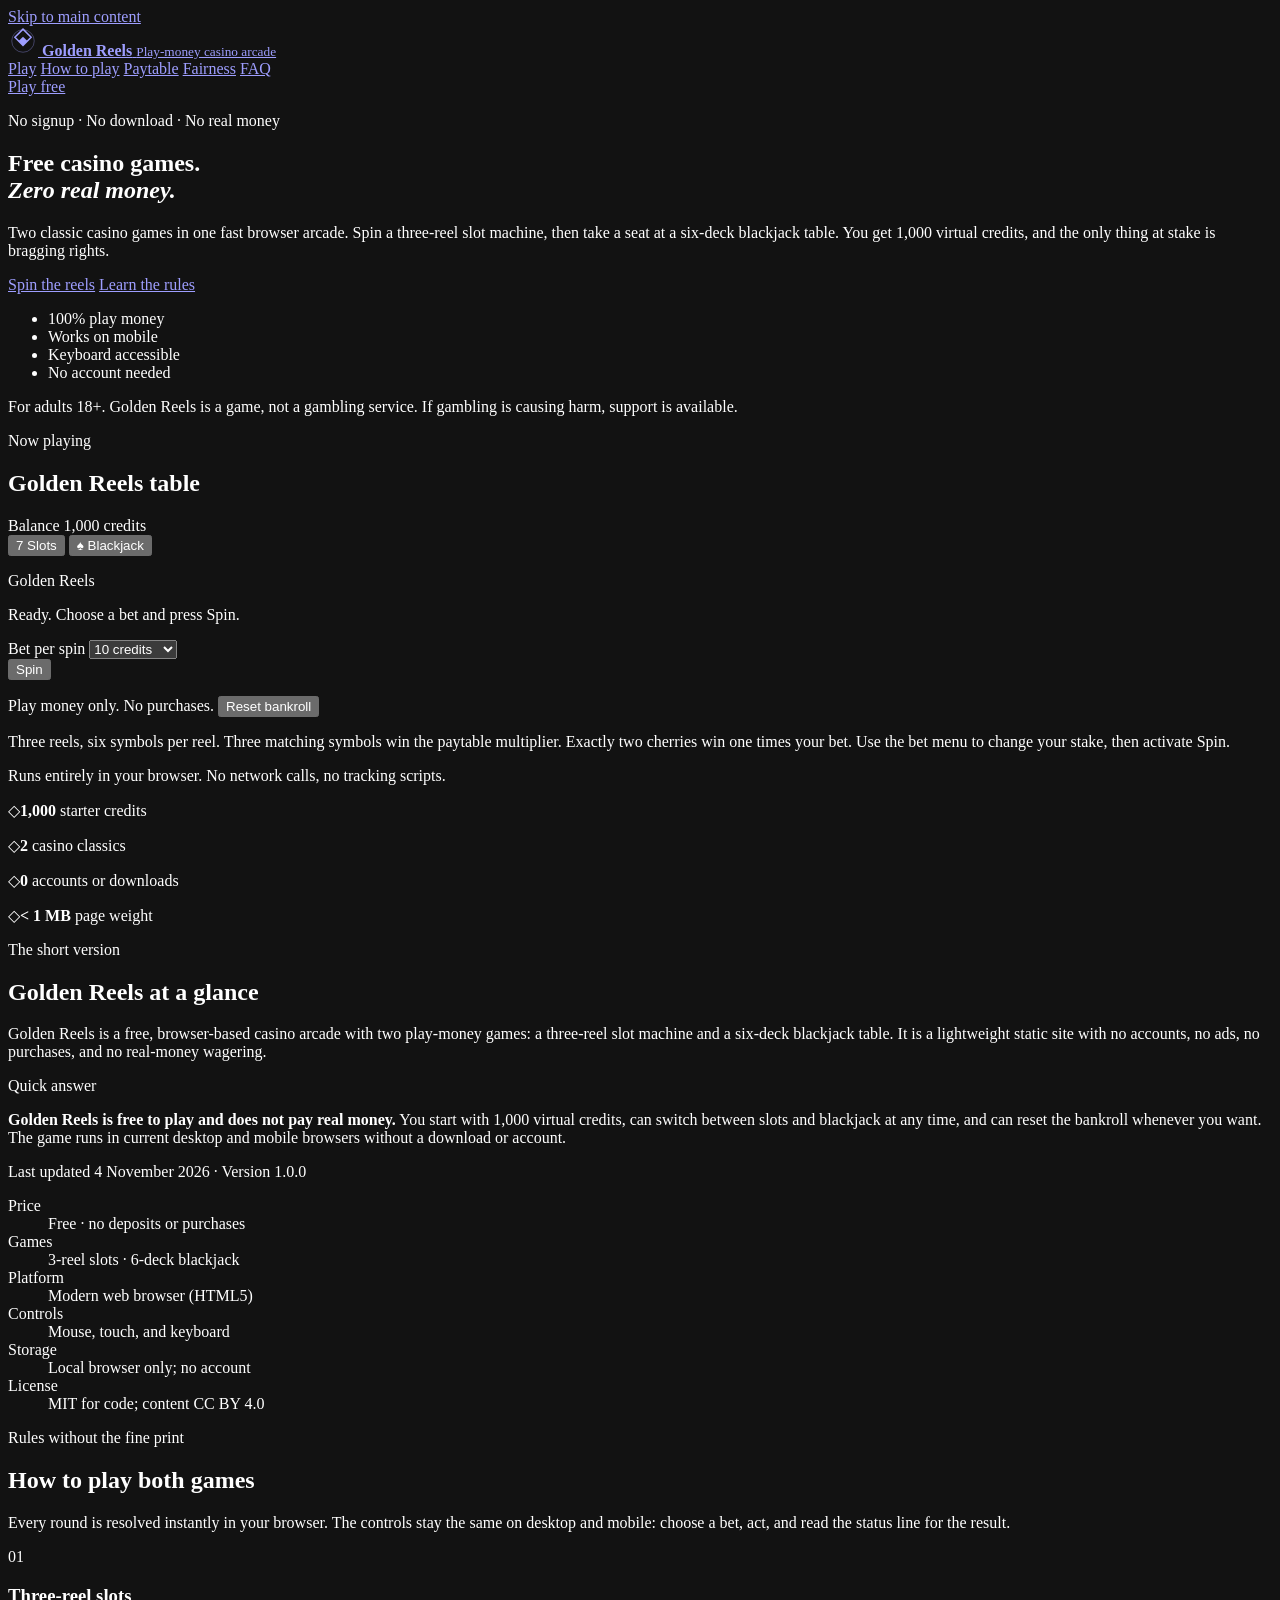
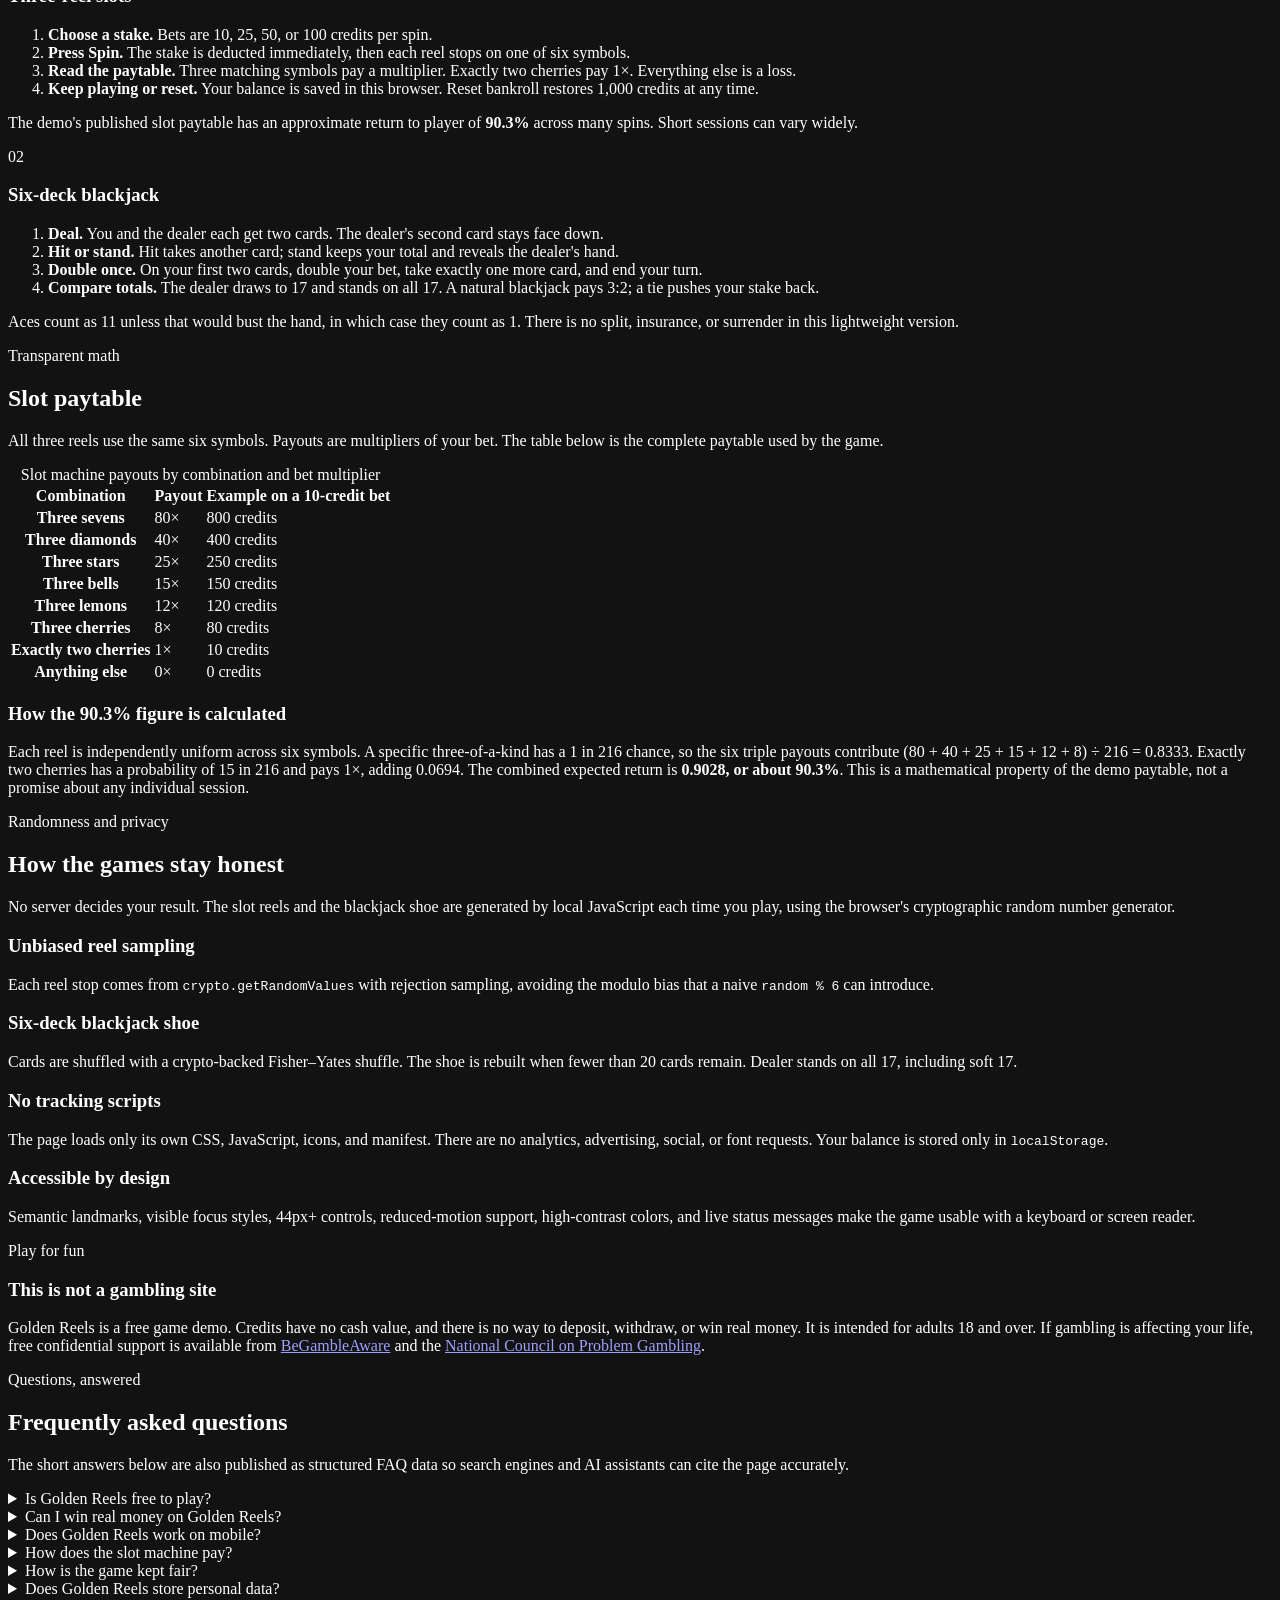
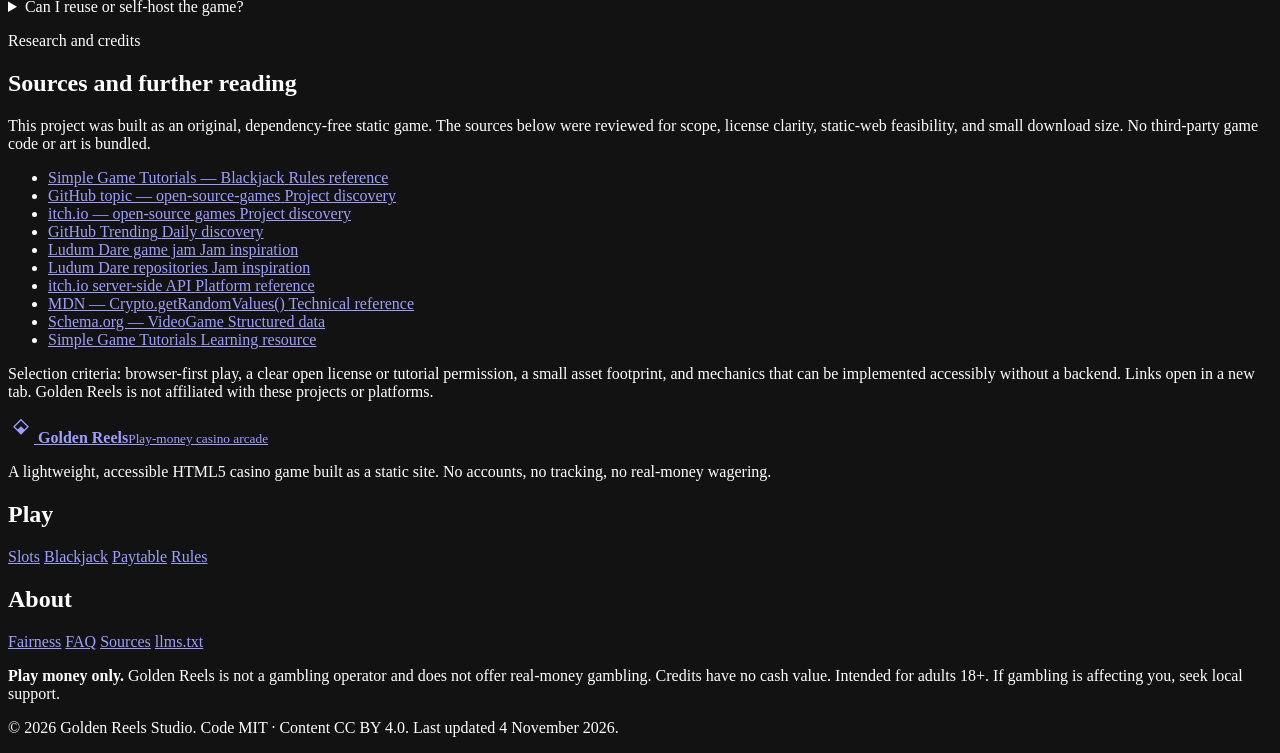
==== index.html @ 1a11fb0f "Add index.html" ====
<!doctype html>
<html lang="en">
<head>
  <meta charset="utf-8">
  <meta name="viewport" content="width=device-width, initial-scale=1">

  <title>Golden Reels — Free Play-Money Slots &amp; Blackjack</title>
  <meta name="description" content="Play Golden Reels free: a lightweight browser casino with a three-reel slot machine and six-deck blackjack. 1,000 starter credits, no signup, no downloads, no real money.">
  <meta name="keywords" content="free casino game, play money slots, free blackjack, browser casino, no download casino game, HTML5 casino game, free slot machine, blackjack demo">
  <meta name="author" content="Golden Reels Studio">
  <meta name="robots" content="index, follow, max-image-preview:large, max-snippet:-1, max-video-preview:-1">
  <meta name="theme-color" content="#071b15">
  <meta name="color-scheme" content="dark">

  <link rel="canonical" href="https://vip-81.github.io/golden-reels/">
  <link rel="icon" href="assets/img/favicon.svg" type="image/svg+xml">
  <link rel="icon" href="assets/img/icon-192.png" sizes="192x192" type="image/png">
  <link rel="apple-touch-icon" href="assets/img/apple-touch-icon.png">
  <link rel="manifest" href="site.webmanifest">
  <link rel="stylesheet" href="assets/css/styles.css">

  <meta property="og:type" content="website">
  <meta property="og:site_name" content="Golden Reels">
  <meta property="og:title" content="Golden Reels — Free Play-Money Slots &amp; Blackjack">
  <meta property="og:description" content="Two classic casino games in one fast browser arcade. Play slots and blackjack with 1,000 free credits. No signup, no downloads, no real money.">
  <meta property="og:url" content="https://vip-81.github.io/golden-reels/">
  <meta property="og:image" content="https://vip-81.github.io/golden-reels/assets/img/og-card.png">
  <meta property="og:image:type" content="image/png">
  <meta property="og:image:width" content="1200">
  <meta property="og:image:height" content="630">
  <meta property="og:image:alt" content="Golden Reels casino arcade: three illuminated slot reels on a dark green and gold background.">
  <meta property="og:locale" content="en_US">
  <meta property="og:updated_time" content="2026-11-04T00:00:00Z">

  <meta name="twitter:card" content="summary_large_image">
  <meta name="twitter:title" content="Golden Reels — Free Play-Money Slots &amp; Blackjack">
  <meta name="twitter:description" content="Play a three-reel slot machine and six-deck blackjack with free credits. No signup, no downloads, no real money.">
  <meta name="twitter:image" content="https://vip-81.github.io/golden-reels/assets/img/og-card.png">
  <meta name="twitter:image:alt" content="Golden Reels casino arcade with illuminated slot reels and a gold art-deco frame.">

  <script type="application/ld+json">
  {
    "@context": "https://schema.org",
    "@graph": [
      {
        "@type": "WebSite",
        "@id": "https://vip-81.github.io/golden-reels/#website",
        "url": "https://vip-81.github.io/golden-reels/",
        "name": "Golden Reels",
        "description": "A free, play-money casino arcade with slots and blackjack.",
        "inLanguage": "en",
        "publisher": { "@id": "https://vip-81.github.io/golden-reels/#organization" }
      },
      {
        "@type": "Organization",
        "@id": "https://vip-81.github.io/golden-reels/#organization",
        "name": "Golden Reels Studio",
        "url": "https://vip-81.github.io/golden-reels/",
        "logo": {
          "@type": "ImageObject",
          "url": "https://vip-81.github.io/golden-reels/assets/img/icon-512.png",
          "width": 512,
          "height": 512
        }
      },
      {
        "@type": "WebPage",
        "@id": "https://vip-81.github.io/golden-reels/#webpage",
        "url": "https://vip-81.github.io/golden-reels/",
        "name": "Golden Reels — Free Play-Money Slots & Blackjack",
        "description": "Play a three-reel slot machine and six-deck blackjack in a lightweight, accessible browser arcade. 100% play money.",
        "inLanguage": "en",
        "isPartOf": { "@id": "https://vip-81.github.io/golden-reels/#website" },
        "about": { "@id": "https://vip-81.github.io/golden-reels/#game" },
        "primaryImageOfPage": {
          "@type": "ImageObject",
          "url": "https://vip-81.github.io/golden-reels/assets/img/og-card.png",
          "width": 1200,
          "height": 630
        },
        "datePublished": "2026-11-04",
        "dateModified": "2026-11-04",
        "breadcrumb": { "@id": "https://vip-81.github.io/golden-reels/#breadcrumb" }
      },
      {
        "@type": "VideoGame",
        "@id": "https://vip-81.github.io/golden-reels/#game",
        "name": "Golden Reels",
        "alternateName": "Golden Reels Casino Arcade",
        "description": "A free browser casino game with a three-reel slot machine and a six-deck blackjack table. Played with virtual credits only; no deposits, purchases, or cash prizes.",
        "url": "https://vip-81.github.io/golden-reels/",
        "image": "https://vip-81.github.io/golden-reels/assets/img/og-card.png",
        "genre": ["Casino", "Card game"],
        "gamePlatform": "Web browser",
        "applicationCategory": "Game",
        "operatingSystem": "Any",
        "playMode": "SinglePlayer",
        "numberOfPlayers": {
          "@type": "QuantitativeValue",
          "minValue": 1,
          "maxValue": 1
        },
        "offers": {
          "@type": "Offer",
          "price": "0",
          "priceCurrency": "USD",
          "availability": "https://schema.org/InStock"
        },
        "isAccessibleForFree": true,
        "accessibilityAPI": "ARIA",
        "accessibilityControl": ["fullKeyboardControl", "fullMouseControl", "fullTouchControl"],
        "accessibilityFeature": ["highContrast", "alternativeText", "colorNotOnly"],
        "datePublished": "2026-11-04",
        "dateModified": "2026-11-04",
        "author": { "@id": "https://vip-81.github.io/golden-reels/#organization" },
        "publisher": { "@id": "https://vip-81.github.io/golden-reels/#organization" }
      },
      {
        "@type": "FAQPage",
        "@id": "https://vip-81.github.io/golden-reels/#faq",
        "mainEntity": [
          {
            "@type": "Question",
            "name": "Is Golden Reels free to play?",
            "acceptedAnswer": {
              "@type": "Answer",
              "text": "Yes. Golden Reels is free and uses virtual credits only. There are no deposits, purchases, subscriptions, ads, or cash prizes. You start with 1,000 credits and can reset the bankroll at any time."
            }
          },
          {
            "@type": "Question",
            "name": "Can I win real money on Golden Reels?",
            "acceptedAnswer": {
              "@type": "Answer",
              "text": "No. Golden Reels is a play-money demo, not a gambling operator. Credits have no cash value and cannot be withdrawn, transferred, or exchanged for real money or prizes."
            }
          },
          {
            "@type": "Question",
            "name": "Does Golden Reels work on mobile?",
            "acceptedAnswer": {
              "@type": "Answer",
              "text": "Yes. The game is a responsive HTML5 static site that works in current versions of Chrome, Safari, Firefox, and Edge on phones, tablets, and desktop computers. No download or account is required."
            }
          },
          {
            "@type": "Question",
            "name": "How does the slot machine pay?",
            "acceptedAnswer": {
              "@type": "Answer",
              "text": "Three matching symbols pay according to the published paytable: three sevens pay 80x, diamonds 40x, stars 25x, bells 15x, lemons 12x, and cherries 8x. Exactly two cherries pay 1x. With uniform reels, the demo's approximate return to player is 90.3%."
            }
          },
          {
            "@type": "Question",
            "name": "How is the game kept fair?",
            "acceptedAnswer": {
              "@type": "Answer",
              "text": "The slot machine samples each reel with crypto.getRandomValues and rejection sampling, so every symbol is equally likely. Blackjack uses a shuffled six-deck shoe. All outcomes are generated in your browser; no result is fetched from a server."
            }
          },
          {
            "@type": "Question",
            "name": "Does Golden Reels store personal data?",
            "acceptedAnswer": {
              "@type": "Answer",
              "text": "No account or email address is collected. Your credit balance is stored only in your browser's localStorage and can be cleared by resetting the bankroll or clearing site data. The game makes no analytics or advertising requests."
            }
          }
        ]
      },
      {
        "@type": "BreadcrumbList",
        "@id": "https://vip-81.github.io/golden-reels/#breadcrumb",
        "itemListElement": [
          {
            "@type": "ListItem",
            "position": 1,
            "name": "Golden Reels",
            "item": "https://vip-81.github.io/golden-reels/"
          }
        ]
      }
    ]
  }
  </script>
</head>
<body>
  <a class="skip-link" href="#main">Skip to main content</a>

  <header class="site-header">
    <div class="header-inner">
      <a class="brand" href="./">
        <span class="brand-mark" aria-hidden="true">
          <svg viewBox="0 0 48 48" width="30" height="30" focusable="false">
            <path d="M24 5 37 18 24 31 11 18Z" fill="none" stroke="currentColor" stroke-width="2.4"/>
            <path d="M24 17 31 24 24 31 17 24Z" fill="currentColor"/>
            <circle cx="24" cy="24" r="18" fill="none" stroke="currentColor" stroke-width="1.2" opacity=".45"/>
          </svg>
        </span>
        <span class="brand-text">
          <strong>Golden Reels</strong>
          <small>Play-money casino arcade</small>
        </span>
      </a>

      <nav class="site-nav" aria-label="Primary">
        <a href="#play">Play</a>
        <a href="#how-to-play">How to play</a>
        <a href="#paytable">Paytable</a>
        <a href="#fairness">Fairness</a>
        <a href="#faq">FAQ</a>
      </nav>

      <a class="btn btn-small btn-primary header-cta" href="#play">Play free</a>
    </div>
  </header>

  <main id="main">
    <section class="hero" aria-labelledby="hero-title">
      <div class="hero-copy">
        <p class="eyebrow"><span class="pulse-dot" aria-hidden="true"></span> No signup · No download · No real money</p>
        <h1 id="hero-title">Free casino games.<br><em>Zero real money.</em></h1>
        <p class="lede">Two classic casino games in one fast browser arcade. Spin a three-reel slot machine, then take a seat at a six-deck blackjack table. You get 1,000 virtual credits, and the only thing at stake is bragging rights.</p>
        <div class="hero-actions">
          <a class="btn btn-primary" href="#play">Spin the reels</a>
          <a class="btn btn-secondary" href="#how-to-play">Learn the rules</a>
        </div>
        <ul class="hero-meta" aria-label="Game highlights">
          <li>100% play money</li>
          <li>Works on mobile</li>
          <li>Keyboard accessible</li>
          <li>No account needed</li>
        </ul>
        <p class="hero-note">For adults 18+. Golden Reels is a game, not a gambling service. If gambling is causing harm, support is available.</p>
      </div>

      <div class="game-stage">
        <div class="game-shell" id="play" aria-labelledby="game-title">
          <div class="game-topbar">
            <div>
              <p class="game-kicker">Now playing</p>
              <h2 class="game-title" id="game-title">Golden Reels table</h2>
            </div>
            <div class="wallet" aria-label="Play-money balance">
              <span class="wallet-label">Balance</span>
              <output id="balance" aria-live="off">1,000</output>
              <span class="wallet-unit">credits</span>
            </div>
          </div>

          <div class="game-tabs" role="tablist" aria-label="Choose a casino game">
            <button class="game-tab" type="button" role="tab" id="tab-slots" aria-controls="panel-slots" aria-selected="true" tabindex="0">
              <span aria-hidden="true">7</span> Slots
            </button>
            <button class="game-tab" type="button" role="tab" id="tab-blackjack" aria-controls="panel-blackjack" aria-selected="false" tabindex="-1">
              <span aria-hidden="true">♠</span> Blackjack
            </button>
          </div>

          <section class="game-panel" id="panel-slots" role="tabpanel" aria-labelledby="tab-slots" tabindex="0">
            <div class="slot-machine">
              <p class="slot-marquee">Golden Reels</p>
              <div class="reels" id="reels" aria-hidden="true">
                <div class="reel" data-reel="0"></div>
                <div class="reel" data-reel="1"></div>
                <div class="reel" data-reel="2"></div>
              </div>
              <div class="payline" aria-hidden="true"><span></span><span></span><span></span></div>

              <p class="game-status" id="slot-status" role="status" aria-live="polite" aria-atomic="true">Ready. Choose a bet and press Spin.</p>

              <div class="slot-controls">
                <div class="field">
                  <label for="slot-bet">Bet per spin</label>
                  <select id="slot-bet" name="slot-bet">
                    <option value="10">10 credits</option>
                    <option value="25">25 credits</option>
                    <option value="50">50 credits</option>
                    <option value="100">100 credits</option>
                  </select>
                </div>
                <button class="btn btn-primary spin-btn" id="spin" type="button">Spin</button>
              </div>

              <p class="microcopy">
                <span>Play money only. No purchases.</span>
                <button class="link-button" id="reset-balance" type="button">Reset bankroll</button>
              </p>
              <p class="sr-only" id="slot-help">Three reels, six symbols per reel. Three matching symbols win the paytable multiplier. Exactly two cherries win one times your bet. Use the bet menu to change your stake, then activate Spin.</p>
            </div>
          </section>

          <section class="game-panel" id="panel-blackjack" role="tabpanel" aria-labelledby="tab-blackjack" tabindex="0" hidden>
            <div class="bj-table">
              <div class="bj-hand">
                <div class="hand-head">
                  <span>Dealer</span>
                  <span class="hand-total" id="dealer-total">?</span>
                </div>
                <div class="cards" id="dealer-cards" aria-label="Dealer hand"></div>
              </div>

              <div class="bj-hand">
                <div class="hand-head">
                  <span>Your hand</span>
                  <span class="hand-total" id="player-total">0</span>
                </div>
                <div class="cards" id="player-cards" aria-label="Your hand"></div>
              </div>

              <p class="game-status" id="bj-status" role="status" aria-live="polite" aria-atomic="true">Set a bet and deal. Blackjack pays 3:2; dealer stands on all 17.</p>

              <div class="bj-controls">
                <div class="field">
                  <label for="bj-bet">Bet per hand</label>
                  <select id="bj-bet" name="bj-bet">
                    <option value="10">10 credits</option>
                    <option value="25">25 credits</option>
                    <option value="50">50 credits</option>
                    <option value="100">100 credits</option>
                  </select>
                </div>
                <button class="btn btn-primary" id="bj-deal" type="button">Deal hand</button>
                <button class="btn btn-secondary" id="bj-hit" type="button">Hit</button>
                <button class="btn btn-secondary" id="bj-stand" type="button">Stand</button>
                <button class="btn btn-secondary" id="bj-double" type="button">Double</button>
              </div>

              <p class="microcopy">Six decks · Blackjack pays 3:2 · No split or insurance · No real money</p>
              <p class="sr-only" id="bj-help">Each hand starts with two cards for you and two for the dealer. The dealer's second card stays hidden until you stand. Hit adds a card. Stand reveals the dealer and ends your turn. Double doubles your bet, deals one card, and ends your turn. Aces count as 11 or 1.</p>
            </div>
          </section>
        </div>

        <p class="stage-caption">Runs entirely in your browser. No network calls, no tracking scripts.</p>
      </div>
    </section>

    <section class="trust-strip" aria-label="Game properties">
      <div class="trust-inner">
        <p><span aria-hidden="true">◇</span><strong>1,000</strong> starter credits</p>
        <p><span aria-hidden="true">◇</span><strong>2</strong> casino classics</p>
        <p><span aria-hidden="true">◇</span><strong>0</strong> accounts or downloads</p>
        <p><span aria-hidden="true">◇</span><strong>&lt; 1 MB</strong> page weight</p>
      </div>
    </section>

    <section class="section" id="overview" aria-labelledby="overview-title">
      <div class="section-heading">
        <p class="kicker">The short version</p>
        <h2 id="overview-title">Golden Reels at a glance</h2>
        <p>Golden Reels is a free, browser-based casino arcade with two play-money games: a three-reel slot machine and a six-deck blackjack table. It is a lightweight static site with no accounts, no ads, no purchases, and no real-money wagering.</p>
      </div>

      <div class="summary-card">
        <div class="summary-answer">
          <p class="summary-label">Quick answer</p>
          <p><strong>Golden Reels is free to play and does not pay real money.</strong> You start with 1,000 virtual credits, can switch between slots and blackjack at any time, and can reset the bankroll whenever you want. The game runs in current desktop and mobile browsers without a download or account.</p>
          <p class="summary-date">Last updated <time datetime="2026-11-04">4 November 2026</time> · Version 1.0.0</p>
        </div>
        <dl class="fact-list">
          <dt>Price</dt><dd>Free · no deposits or purchases</dd>
          <dt>Games</dt><dd>3-reel slots · 6-deck blackjack</dd>
          <dt>Platform</dt><dd>Modern web browser (HTML5)</dd>
          <dt>Controls</dt><dd>Mouse, touch, and keyboard</dd>
          <dt>Storage</dt><dd>Local browser only; no account</dd>
          <dt>License</dt><dd>MIT for code; content CC BY 4.0</dd>
        </dl>
      </div>
    </section>

    <section class="section" id="how-to-play" aria-labelledby="how-title">
      <div class="section-heading">
        <p class="kicker">Rules without the fine print</p>
        <h2 id="how-title">How to play both games</h2>
        <p>Every round is resolved instantly in your browser. The controls stay the same on desktop and mobile: choose a bet, act, and read the status line for the result.</p>
      </div>

      <div class="guide-grid">
        <article class="guide-card">
          <p class="guide-number" aria-hidden="true">01</p>
          <h3>Three-reel slots</h3>
          <ol class="steps">
            <li><strong>Choose a stake.</strong> Bets are 10, 25, 50, or 100 credits per spin.</li>
            <li><strong>Press Spin.</strong> The stake is deducted immediately, then each reel stops on one of six symbols.</li>
            <li><strong>Read the paytable.</strong> Three matching symbols pay a multiplier. Exactly two cherries pay 1×. Everything else is a loss.</li>
            <li><strong>Keep playing or reset.</strong> Your balance is saved in this browser. Reset bankroll restores 1,000 credits at any time.</li>
          </ol>
          <p class="guide-note">The demo's published slot paytable has an approximate return to player of <strong>90.3%</strong> across many spins. Short sessions can vary widely.</p>
        </article>

        <article class="guide-card">
          <p class="guide-number" aria-hidden="true">02</p>
          <h3>Six-deck blackjack</h3>
          <ol class="steps">
            <li><strong>Deal.</strong> You and the dealer each get two cards. The dealer's second card stays face down.</li>
            <li><strong>Hit or stand.</strong> Hit takes another card; stand keeps your total and reveals the dealer's hand.</li>
            <li><strong>Double once.</strong> On your first two cards, double your bet, take exactly one more card, and end your turn.</li>
            <li><strong>Compare totals.</strong> The dealer draws to 17 and stands on all 17. A natural blackjack pays 3:2; a tie pushes your stake back.</li>
          </ol>
          <p class="guide-note">Aces count as 11 unless that would bust the hand, in which case they count as 1. There is no split, insurance, or surrender in this lightweight version.</p>
        </article>
      </div>
    </section>

    <section class="section" id="paytable" aria-labelledby="paytable-title">
      <div class="section-heading">
        <p class="kicker">Transparent math</p>
        <h2 id="paytable-title">Slot paytable</h2>
        <p>All three reels use the same six symbols. Payouts are multipliers of your bet. The table below is the complete paytable used by the game.</p>
      </div>

      <div class="table-wrap">
        <table>
          <caption class="sr-only">Slot machine payouts by combination and bet multiplier</caption>
          <thead>
            <tr>
              <th scope="col">Combination</th>
              <th scope="col">Payout</th>
              <th scope="col">Example on a 10-credit bet</th>
            </tr>
          </thead>
          <tbody>
            <tr><th scope="row">Three sevens</th><td>80×</td><td>800 credits</td></tr>
            <tr><th scope="row">Three diamonds</th><td>40×</td><td>400 credits</td></tr>
            <tr><th scope="row">Three stars</th><td>25×</td><td>250 credits</td></tr>
            <tr><th scope="row">Three bells</th><td>15×</td><td>150 credits</td></tr>
            <tr><th scope="row">Three lemons</th><td>12×</td><td>120 credits</td></tr>
            <tr><th scope="row">Three cherries</th><td>8×</td><td>80 credits</td></tr>
            <tr><th scope="row">Exactly two cherries</th><td>1×</td><td>10 credits</td></tr>
            <tr><th scope="row">Anything else</th><td>0×</td><td>0 credits</td></tr>
          </tbody>
        </table>
      </div>

      <div class="math-note">
        <h3>How the 90.3% figure is calculated</h3>
        <p>Each reel is independently uniform across six symbols. A specific three-of-a-kind has a 1 in 216 chance, so the six triple payouts contribute (80 + 40 + 25 + 15 + 12 + 8) ÷ 216 = 0.8333. Exactly two cherries has a probability of 15 in 216 and pays 1×, adding 0.0694. The combined expected return is <strong>0.9028, or about 90.3%</strong>. This is a mathematical property of the demo paytable, not a promise about any individual session.</p>
      </div>
    </section>

    <section class="section" id="fairness" aria-labelledby="fair-title">
      <div class="section-heading">
        <p class="kicker">Randomness and privacy</p>
        <h2 id="fair-title">How the games stay honest</h2>
        <p>No server decides your result. The slot reels and the blackjack shoe are generated by local JavaScript each time you play, using the browser's cryptographic random number generator.</p>
      </div>

      <div class="feature-grid">
        <article class="feature-card">
          <h3>Unbiased reel sampling</h3>
          <p>Each reel stop comes from <code>crypto.getRandomValues</code> with rejection sampling, avoiding the modulo bias that a naive <code>random % 6</code> can introduce.</p>
        </article>
        <article class="feature-card">
          <h3>Six-deck blackjack shoe</h3>
          <p>Cards are shuffled with a crypto-backed Fisher–Yates shuffle. The shoe is rebuilt when fewer than 20 cards remain. Dealer stands on all 17, including soft 17.</p>
        </article>
        <article class="feature-card">
          <h3>No tracking scripts</h3>
          <p>The page loads only its own CSS, JavaScript, icons, and manifest. There are no analytics, advertising, social, or font requests. Your balance is stored only in <code>localStorage</code>.</p>
        </article>
        <article class="feature-card">
          <h3>Accessible by design</h3>
          <p>Semantic landmarks, visible focus styles, 44px+ controls, reduced-motion support, high-contrast colors, and live status messages make the game usable with a keyboard or screen reader.</p>
        </article>
      </div>

      <aside class="callout" aria-labelledby="responsible-title">
        <div>
          <p class="kicker">Play for fun</p>
          <h3 id="responsible-title">This is not a gambling site</h3>
          <p>Golden Reels is a free game demo. Credits have no cash value, and there is no way to deposit, withdraw, or win real money. It is intended for adults 18 and over. If gambling is affecting your life, free confidential support is available from <a href="https://www.begambleaware.org/" rel="noopener noreferrer">BeGambleAware</a> and the <a href="https://www.ncpgambling.org/help-treatment/" rel="noopener noreferrer">National Council on Problem Gambling</a>.</p>
        </div>
      </aside>
    </section>

    <section class="section" id="faq" aria-labelledby="faq-title">
      <div class="section-heading">
        <p class="kicker">Questions, answered</p>
        <h2 id="faq-title">Frequently asked questions</h2>
        <p>The short answers below are also published as structured FAQ data so search engines and AI assistants can cite the page accurately.</p>
      </div>

      <div class="faq-list">
        <details>
          <summary>Is Golden Reels free to play?</summary>
          <p>Yes. Golden Reels is free and uses virtual credits only. There are no deposits, purchases, subscriptions, ads, or cash prizes. You start with 1,000 credits and can reset the bankroll at any time.</p>
        </details>
        <details>
          <summary>Can I win real money on Golden Reels?</summary>
          <p>No. Golden Reels is a play-money demo, not a gambling operator. Credits have no cash value and cannot be withdrawn, transferred, or exchanged for real money or prizes.</p>
        </details>
        <details>
          <summary>Does Golden Reels work on mobile?</summary>
          <p>Yes. The game is a responsive HTML5 static site that works in current versions of Chrome, Safari, Firefox, and Edge on phones, tablets, and desktop computers. No download or account is required.</p>
        </details>
        <details>
          <summary>How does the slot machine pay?</summary>
          <p>Three matching symbols pay according to the published paytable: three sevens pay 80×, diamonds 40×, stars 25×, bells 15×, lemons 12×, and cherries 8×. Exactly two cherries pay 1×. With uniform reels, the demo's approximate return to player is 90.3%.</p>
        </details>
        <details>
          <summary>How is the game kept fair?</summary>
          <p>The slot machine samples each reel with <code>crypto.getRandomValues</code> and rejection sampling, so every symbol is equally likely. Blackjack uses a shuffled six-deck shoe. All outcomes are generated in your browser; no result is fetched from a server.</p>
        </details>
        <details>
          <summary>Does Golden Reels store personal data?</summary>
          <p>No account or email address is collected. Your credit balance is stored only in your browser's <code>localStorage</code> and can be cleared by resetting the bankroll or clearing site data. The game makes no analytics or advertising requests.</p>
        </details>
        <details>
          <summary>Can I reuse or self-host the game?</summary>
          <p>Yes. The code is released under the MIT License and the written content is available under CC BY 4.0. The deployment bundle is self-contained: copy the <code>dist</code> folder to any static host. Attribution is appreciated but not required for the code.</p>
        </details>
      </div>
    </section>

    <section class="section sources-section" id="sources" aria-labelledby="sources-title">
      <div class="section-heading">
        <p class="kicker">Research and credits</p>
        <h2 id="sources-title">Sources and further reading</h2>
        <p>This project was built as an original, dependency-free static game. The sources below were reviewed for scope, license clarity, static-web feasibility, and small download size. No third-party game code or art is bundled.</p>
      </div>

      <ul class="source-list">
        <li>
          <a href="https://berbasoft.com/simplegametutorials/pygamezero/blackjack" rel="noopener noreferrer">
            <span>Simple Game Tutorials — Blackjack</span>
            <span class="source-tag">Rules reference</span>
          </a>
        </li>
        <li>
          <a href="https://github.com/topics/open-source-games" rel="noopener noreferrer">
            <span>GitHub topic — open-source-games</span>
            <span class="source-tag">Project discovery</span>
          </a>
        </li>
        <li>
          <a href="https://itch.io/games/tag-open-source" rel="noopener noreferrer">
            <span>itch.io — open-source games</span>
            <span class="source-tag">Project discovery</span>
          </a>
        </li>
        <li>
          <a href="https://github.com/trending" rel="noopener noreferrer">
            <span>GitHub Trending</span>
            <span class="source-tag">Daily discovery</span>
          </a>
        </li>
        <li>
          <a href="https://ldjam.com/" rel="noopener noreferrer">
            <span>Ludum Dare game jam</span>
            <span class="source-tag">Jam inspiration</span>
          </a>
        </li>
        <li>
          <a href="https://github.com/orgs/LudumDare/repositories" rel="noopener noreferrer">
            <span>Ludum Dare repositories</span>
            <span class="source-tag">Jam inspiration</span>
          </a>
        </li>
        <li>
          <a href="https://itch.io/docs/api/serverside" rel="noopener noreferrer">
            <span>itch.io server-side API</span>
            <span class="source-tag">Platform reference</span>
          </a>
        </li>
        <li>
          <a href="https://developer.mozilla.org/en-US/docs/Web/API/Crypto/getRandomValues" rel="noopener noreferrer">
            <span>MDN — Crypto.getRandomValues()</span>
            <span class="source-tag">Technical reference</span>
          </a>
        </li>
        <li>
          <a href="https://schema.org/VideoGame" rel="noopener noreferrer">
            <span>Schema.org — VideoGame</span>
            <span class="source-tag">Structured data</span>
          </a>
        </li>
        <li>
          <a href="https://simplegametutorials.github.io/" rel="noopener noreferrer">
            <span>Simple Game Tutorials</span>
            <span class="source-tag">Learning resource</span>
          </a>
        </li>
      </ul>

      <p class="source-note">Selection criteria: browser-first play, a clear open license or tutorial permission, a small asset footprint, and mechanics that can be implemented accessibly without a backend. Links open in a new tab. Golden Reels is not affiliated with these projects or platforms.</p>
    </section>
  </main>

  <footer class="site-footer">
    <div class="footer-inner">
      <div class="footer-brand">
        <a class="brand" href="./">
          <span class="brand-mark" aria-hidden="true">
            <svg viewBox="0 0 48 48" width="26" height="26" focusable="false">
              <path d="M24 5 37 18 24 31 11 18Z" fill="none" stroke="currentColor" stroke-width="2.4"/>
              <path d="M24 17 31 24 24 31 17 24Z" fill="currentColor"/>
            </svg>
          </span>
          <span class="brand-text"><strong>Golden Reels</strong><small>Play-money casino arcade</small></span>
        </a>
        <p class="footer-blurb">A lightweight, accessible HTML5 casino game built as a static site. No accounts, no tracking, no real-money wagering.</p>
      </div>

      <nav class="footer-links" aria-label="Game links">
        <h2>Play</h2>
        <a href="#play">Slots</a>
        <a href="#play">Blackjack</a>
        <a href="#paytable">Paytable</a>
        <a href="#how-to-play">Rules</a>
      </nav>

      <nav class="footer-links" aria-label="About links">
        <h2>About</h2>
        <a href="#fairness">Fairness</a>
        <a href="#faq">FAQ</a>
        <a href="#sources">Sources</a>
        <a href="llms.txt">llms.txt</a>
      </nav>

      <div class="legal">
        <p><strong>Play money only.</strong> Golden Reels is not a gambling operator and does not offer real-money gambling. Credits have no cash value. Intended for adults 18+. If gambling is affecting you, seek local support.</p>
        <p>© 2026 Golden Reels Studio. Code MIT · Content CC BY 4.0. Last updated <time datetime="2026-11-04">4 November 2026</time>.</p>
      </div>
    </div>
  </footer>

  <script src="assets/js/app.js" defer></script>
</body>
</html>
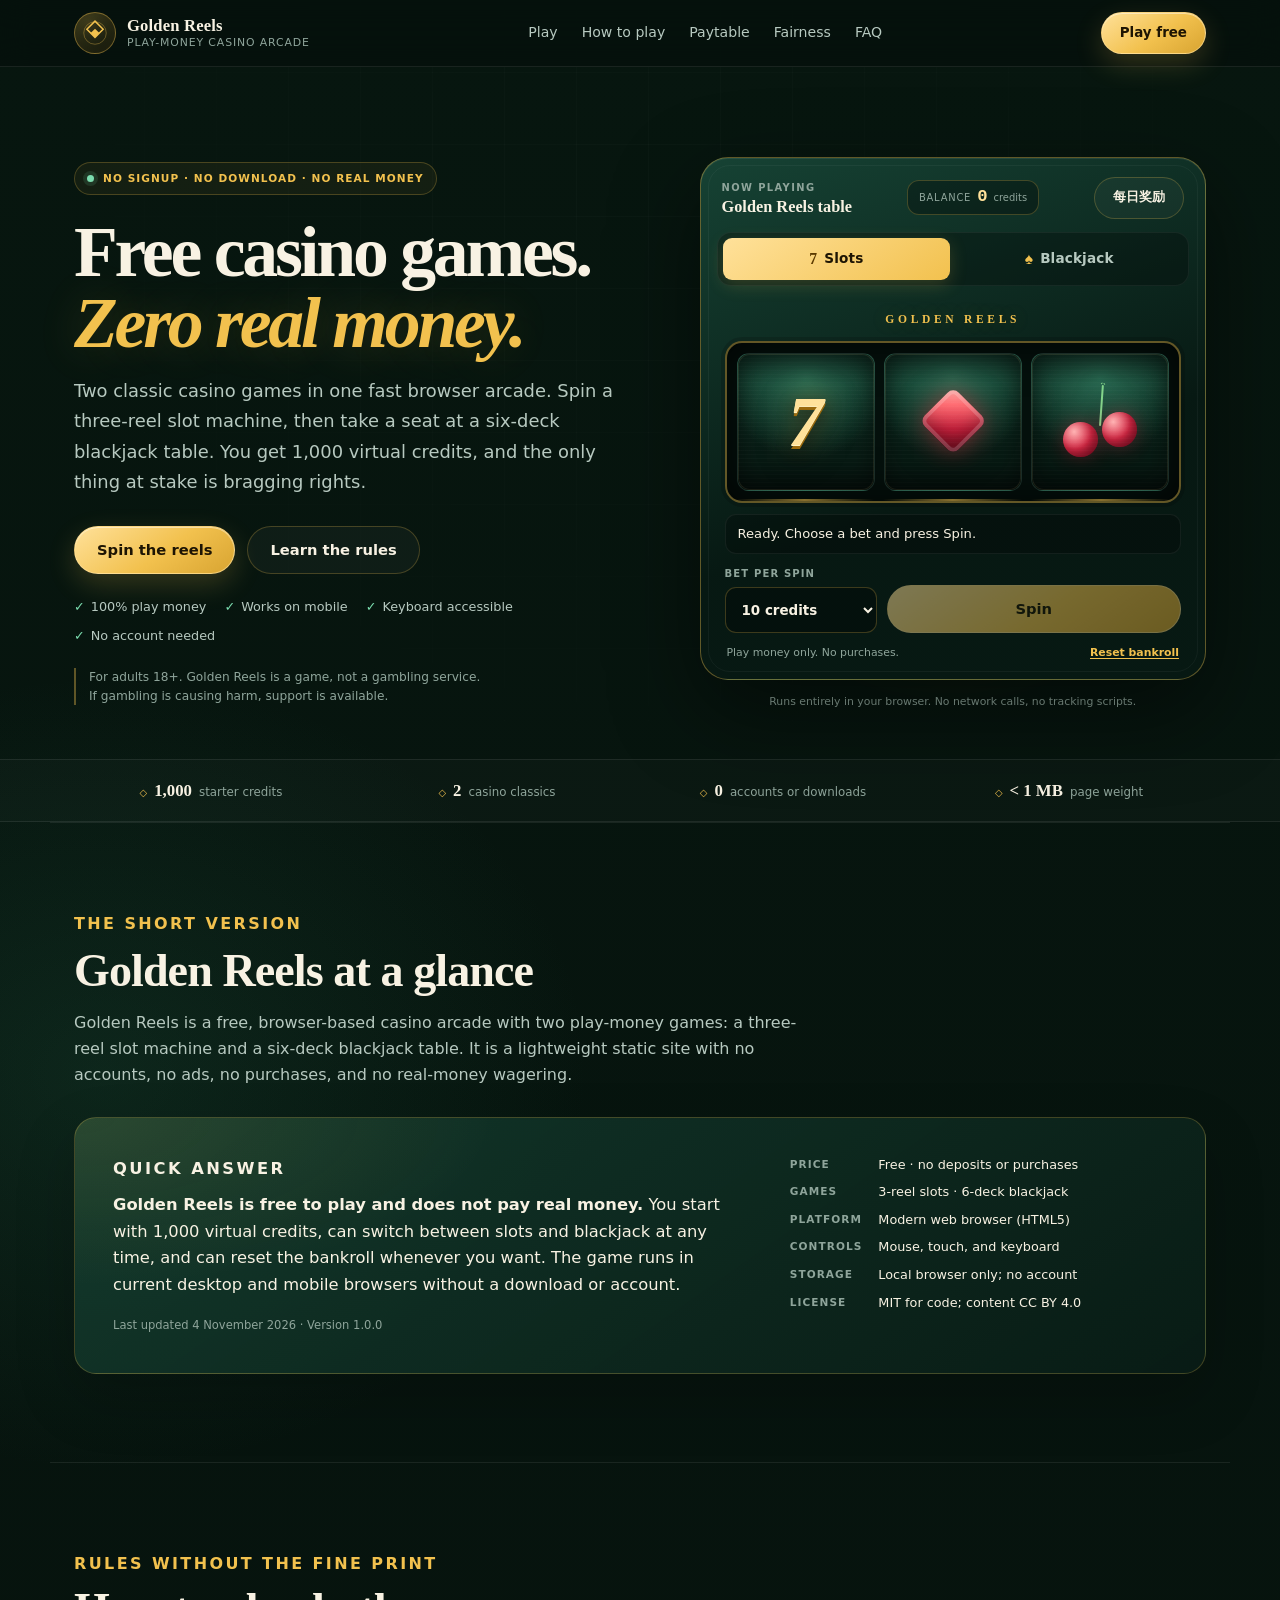
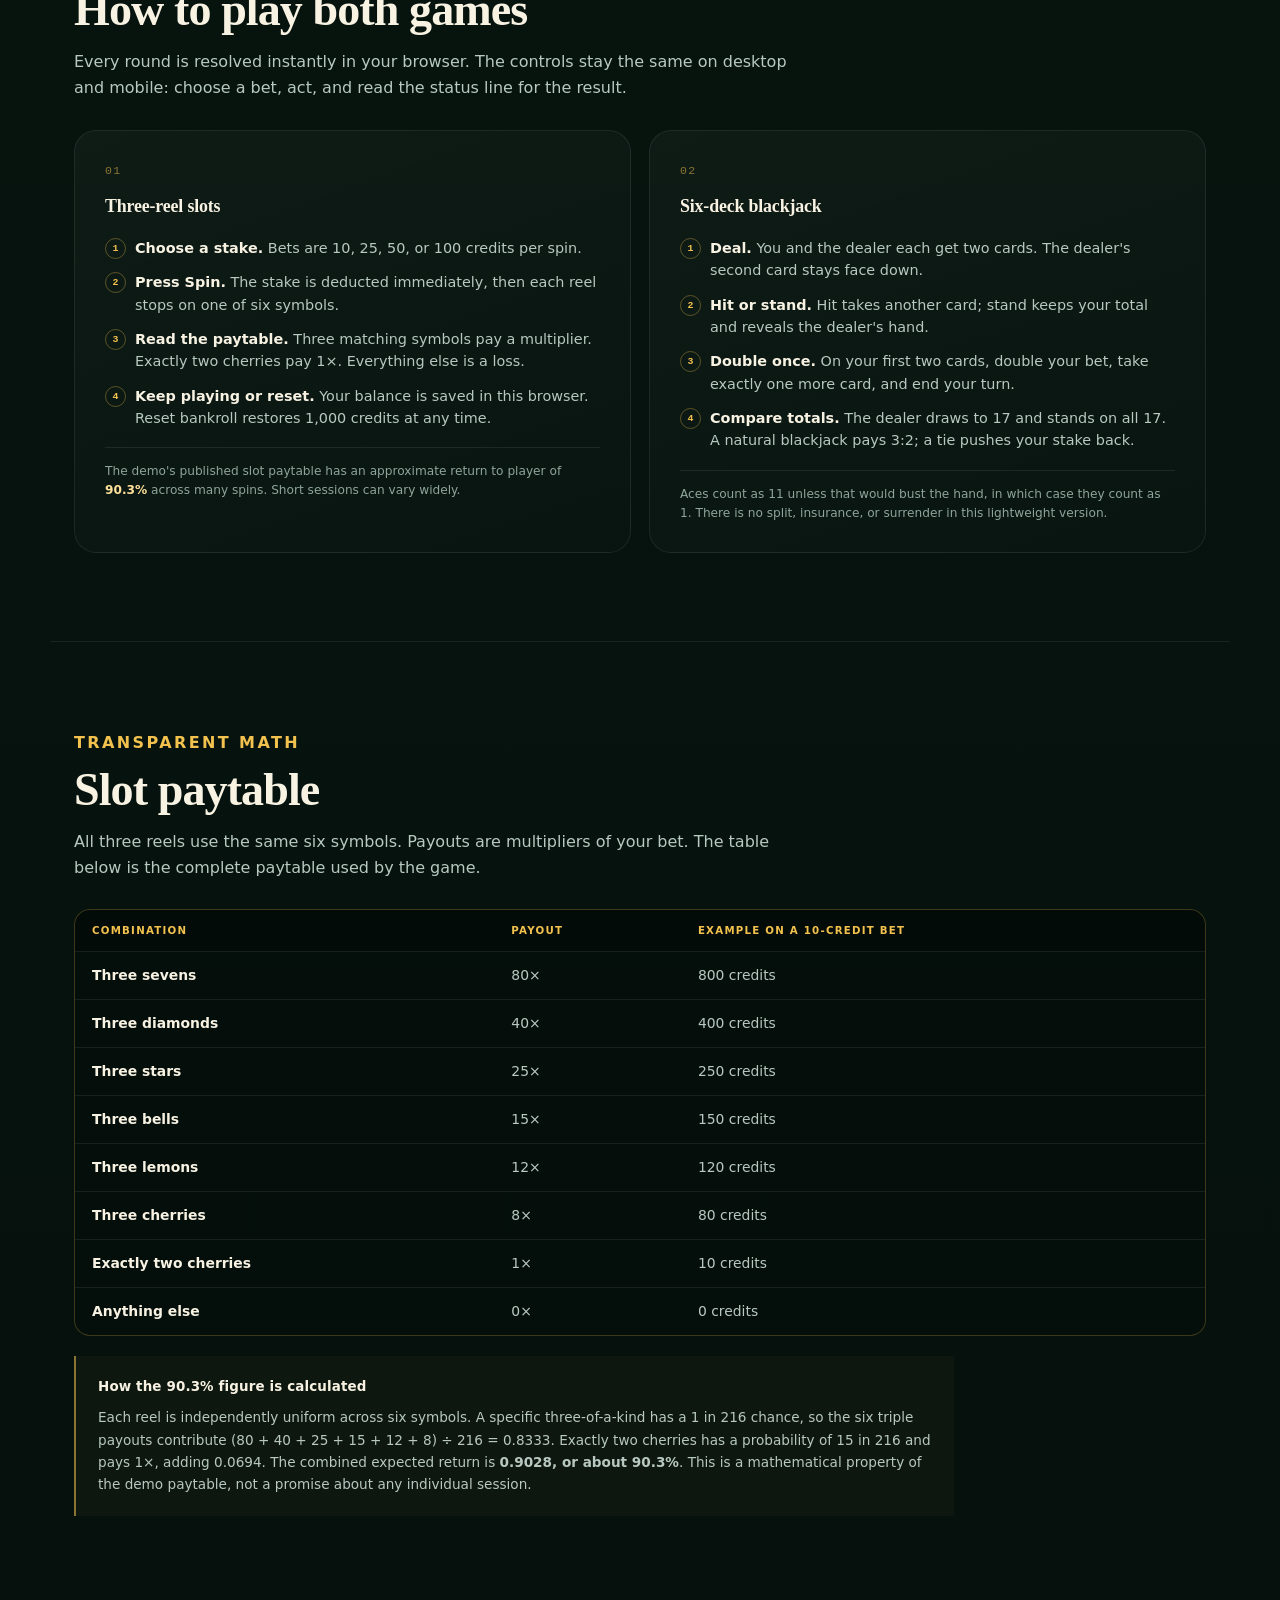
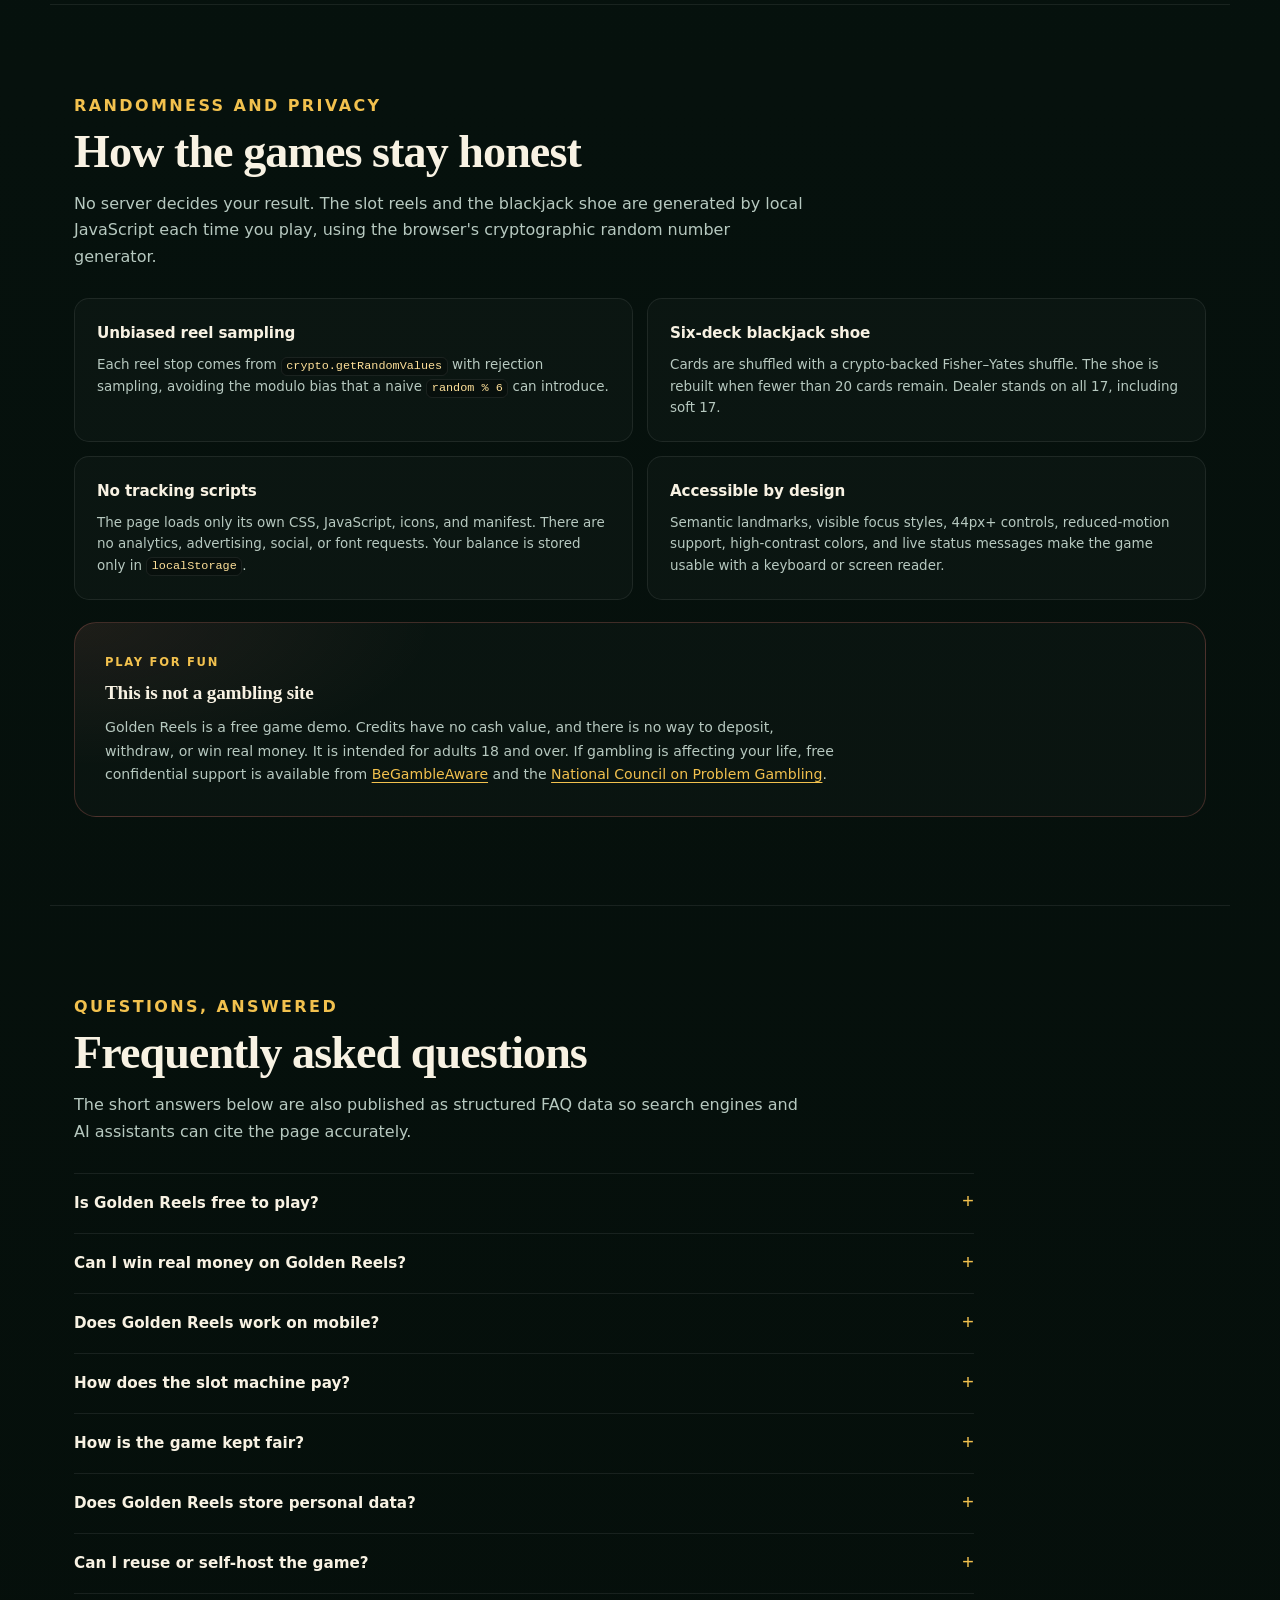
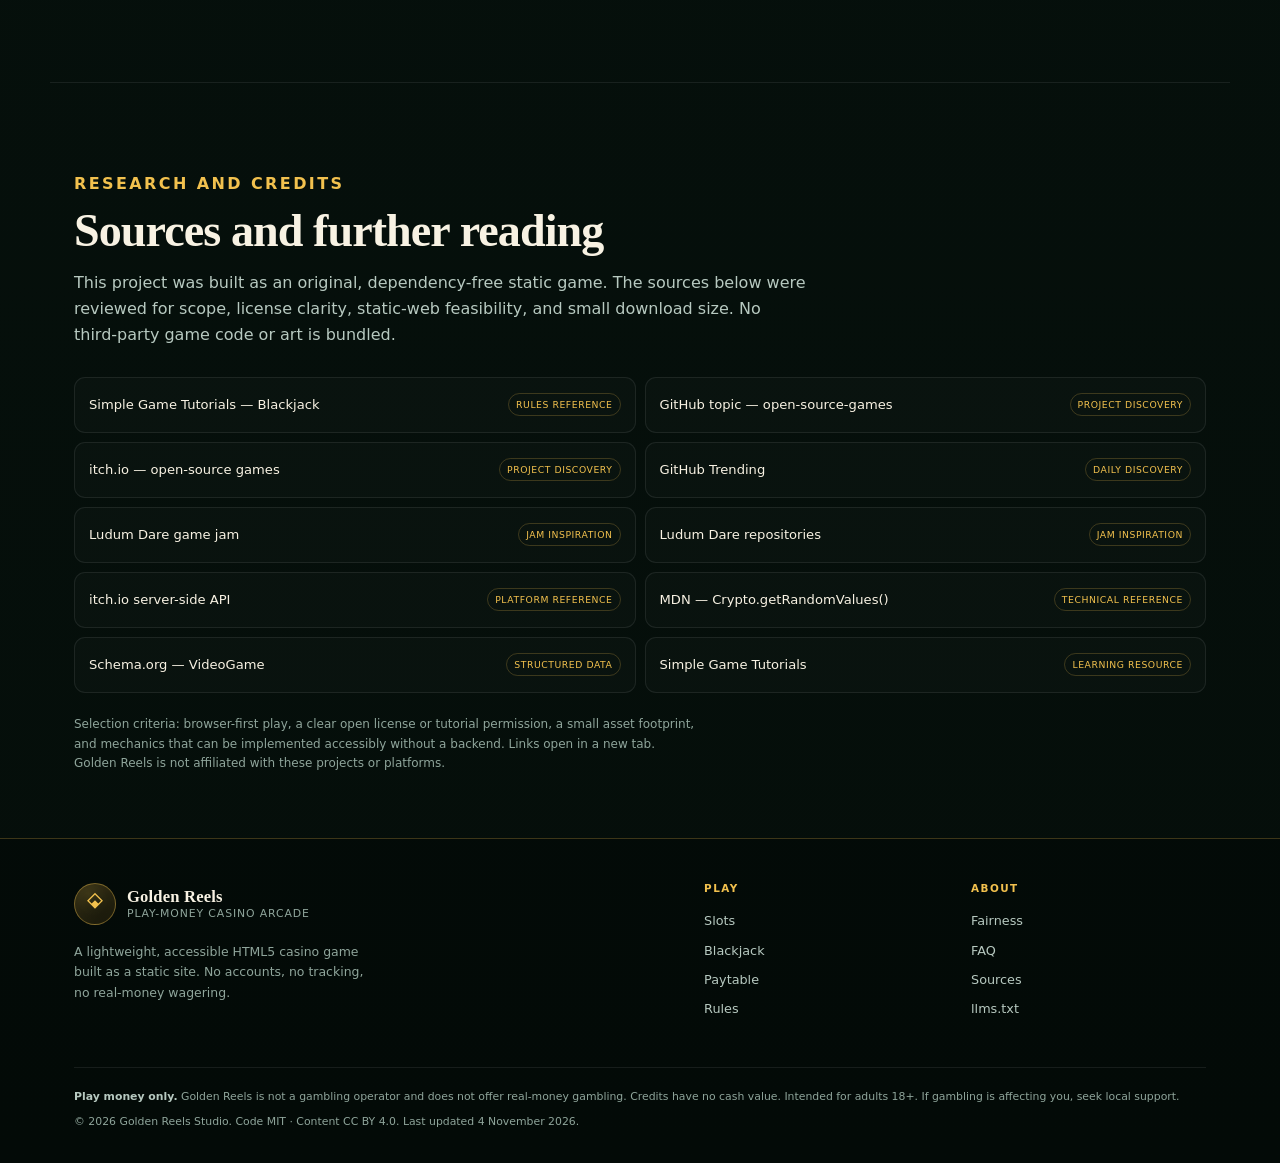
==== commit 2c351a96: "Update index.html" ====
--- a/index.html
+++ b/index.html
@@ -247,6 +247,10 @@
               <output id="balance" aria-live="off">1,000</output>
               <span class="wallet-unit">credits</span>
             </div>
+            <div class="daily-reward" aria-label="Daily reward">
+              <button class="btn btn-small btn-secondary" id="daily-reward" type="button">每日奖励</button>
+              <span class="daily-status" id="daily-status" role="status" aria-live="polite"></span>
+            </div>
           </div>
 
           <div class="game-tabs" role="tablist" aria-label="Choose a casino game">
--- a/assets/css/styles.css
+++ b/assets/css/styles.css
@@ -0,0 +1,1890 @@
+:root {
+  color-scheme: dark;
+  --bg: #06110d;
+  --bg-deep: #040b08;
+  --panel: #0b251c;
+  --panel-2: #103328;
+  --panel-3: #174435;
+  --gold: #f2c14e;
+  --gold-bright: #ffe19a;
+  --gold-deep: #b8841d;
+  --cream: #f8f2e3;
+  --muted: #b7c9c0;
+  --muted-2: #8fa59b;
+  --red: #ff8178;
+  --red-deep: #b3261e;
+  --green: #7bdcae;
+  --line: rgba(242, 193, 78, 0.24);
+  --line-soft: rgba(255, 255, 255, 0.08);
+  --shadow: 0 30px 90px rgba(0, 0, 0, 0.48);
+  --radius: 22px;
+  --serif: Georgia, "Times New Roman", "Noto Serif", serif;
+  --sans: ui-sans-serif, system-ui, -apple-system, "Segoe UI", Roboto, Helvetica, Arial, sans-serif;
+  --mono: ui-monospace, SFMono-Regular, Menlo, Consolas, "Liberation Mono", monospace;
+}
+
+*,
+*::before,
+*::after {
+  box-sizing: border-box;
+}
+
+[hidden] {
+  display: none !important;
+}
+
+html {
+  scroll-behavior: smooth;
+  scroll-padding-top: 90px;
+}
+
+body {
+  margin: 0;
+  min-width: 320px;
+  background:
+    radial-gradient(900px 600px at 82% -8%, rgba(242, 193, 78, 0.11), transparent 62%),
+    radial-gradient(760px 620px at 8% 18%, rgba(43, 120, 88, 0.18), transparent 64%),
+    linear-gradient(180deg, #07160f 0%, var(--bg) 55%, #050e0a 100%);
+  color: var(--cream);
+  font-family: var(--sans);
+  font-size: 16px;
+  line-height: 1.65;
+  -webkit-font-smoothing: antialiased;
+  text-rendering: optimizeLegibility;
+}
+
+body::before {
+  content: "";
+  position: fixed;
+  inset: 0;
+  z-index: -1;
+  pointer-events: none;
+  background-image:
+    linear-gradient(rgba(255, 255, 255, 0.018) 1px, transparent 1px),
+    linear-gradient(90deg, rgba(255, 255, 255, 0.018) 1px, transparent 1px);
+  background-size: 72px 72px;
+  mask-image: radial-gradient(circle at 50% 20%, black, transparent 78%);
+}
+
+::selection {
+  background: var(--gold);
+  color: #171004;
+}
+
+img,
+svg {
+  max-width: 100%;
+}
+
+a {
+  color: var(--gold);
+  text-decoration-thickness: 1px;
+  text-underline-offset: 3px;
+}
+
+a:hover {
+  color: var(--gold-bright);
+}
+
+button,
+select,
+input {
+  font: inherit;
+}
+
+button {
+  cursor: pointer;
+}
+
+code {
+  padding: 0.12em 0.38em;
+  border: 1px solid var(--line-soft);
+  border-radius: 6px;
+  background: rgba(0, 0, 0, 0.28);
+  color: var(--gold-bright);
+  font-family: var(--mono);
+  font-size: 0.88em;
+  word-break: break-word;
+}
+
+h1,
+h2,
+h3,
+p {
+  overflow-wrap: break-word;
+}
+
+h1,
+h2,
+h3 {
+  color: var(--cream);
+  font-family: var(--serif);
+  font-weight: 700;
+  letter-spacing: -0.02em;
+}
+
+h2 {
+  margin: 8px 0 14px;
+  font-size: clamp(1.9rem, 3.6vw, 3rem);
+  line-height: 1.08;
+}
+
+h3 {
+  margin: 0 0 8px;
+  font-size: 1.12rem;
+  letter-spacing: -0.01em;
+}
+
+p {
+  margin: 0 0 1em;
+  color: var(--muted);
+}
+
+:focus-visible {
+  outline: 3px solid var(--gold-bright);
+  outline-offset: 3px;
+  border-radius: 4px;
+}
+
+.skip-link {
+  position: absolute;
+  left: 16px;
+  top: -80px;
+  z-index: 100;
+  padding: 12px 18px;
+  border-radius: 0 0 10px 10px;
+  background: var(--gold);
+  color: #171004;
+  font-weight: 800;
+  text-decoration: none;
+  transition: top 160ms ease;
+}
+
+.skip-link:focus {
+  top: 0;
+}
+
+.sr-only {
+  position: absolute !important;
+  width: 1px !important;
+  height: 1px !important;
+  padding: 0 !important;
+  margin: -1px !important;
+  overflow: hidden !important;
+  clip: rect(0, 0, 0, 0) !important;
+  white-space: nowrap !important;
+  border: 0 !important;
+}
+
+/* Header */
+
+.site-header {
+  position: sticky;
+  top: 0;
+  z-index: 30;
+  border-bottom: 1px solid var(--line-soft);
+  background: rgba(6, 17, 13, 0.82);
+  backdrop-filter: blur(16px);
+  -webkit-backdrop-filter: blur(16px);
+}
+
+.header-inner {
+  display: flex;
+  align-items: center;
+  justify-content: space-between;
+  gap: 20px;
+  max-width: 1180px;
+  margin: 0 auto;
+  padding: 12px 24px;
+}
+
+.brand {
+  display: inline-flex;
+  align-items: center;
+  gap: 11px;
+  color: var(--cream);
+  text-decoration: none;
+  white-space: nowrap;
+}
+
+.brand:hover {
+  color: var(--cream);
+}
+
+.brand-mark {
+  display: grid;
+  place-items: center;
+  width: 42px;
+  height: 42px;
+  flex: 0 0 42px;
+  border: 1px solid rgba(242, 193, 78, 0.45);
+  border-radius: 50%;
+  background: radial-gradient(circle at 35% 25%, rgba(242, 193, 78, 0.22), rgba(0, 0, 0, 0.32));
+  color: var(--gold);
+  box-shadow: inset 0 0 18px rgba(242, 193, 78, 0.12);
+}
+
+.brand-text {
+  display: flex;
+  flex-direction: column;
+  line-height: 1.15;
+}
+
+.brand-text strong {
+  font-family: var(--serif);
+  font-size: 1.04rem;
+  letter-spacing: 0.01em;
+}
+
+.brand-text small {
+  margin-top: 2px;
+  color: var(--muted-2);
+  font-size: 0.68rem;
+  letter-spacing: 0.08em;
+  text-transform: uppercase;
+}
+
+.site-nav {
+  display: flex;
+  align-items: center;
+  gap: 2px;
+}
+
+.site-nav a {
+  padding: 8px 11px;
+  border-radius: 999px;
+  color: var(--muted);
+  font-size: 0.88rem;
+  text-decoration: none;
+}
+
+.site-nav a:hover {
+  background: rgba(255, 255, 255, 0.055);
+  color: var(--cream);
+}
+
+/* Buttons */
+
+.btn {
+  display: inline-flex;
+  align-items: center;
+  justify-content: center;
+  gap: 8px;
+  min-height: 48px;
+  padding: 0 22px;
+  border: 1px solid transparent;
+  border-radius: 999px;
+  font-weight: 800;
+  font-size: 0.92rem;
+  line-height: 1.1;
+  text-align: center;
+  text-decoration: none;
+  transition: transform 160ms ease, box-shadow 160ms ease, background 160ms ease, border-color 160ms ease;
+  -webkit-tap-highlight-color: transparent;
+}
+
+.btn:hover {
+  transform: translateY(-1px);
+}
+
+.btn:active {
+  transform: translateY(0);
+}
+
+.btn-primary {
+  border-color: rgba(255, 225, 154, 0.65);
+  background: linear-gradient(145deg, var(--gold-bright), var(--gold) 55%, #d8a431);
+  color: #1d1403;
+  box-shadow: 0 10px 28px rgba(242, 193, 78, 0.2), inset 0 1px 0 rgba(255, 255, 255, 0.45);
+}
+
+.btn-primary:hover {
+  background: linear-gradient(145deg, #ffe9b5, var(--gold) 58%, #e1ac32);
+  color: #1d1403;
+  box-shadow: 0 14px 34px rgba(242, 193, 78, 0.28), inset 0 1px 0 rgba(255, 255, 255, 0.5);
+}
+
+.btn-secondary {
+  border-color: var(--line);
+  background: rgba(255, 255, 255, 0.035);
+  color: var(--cream);
+}
+
+.btn-secondary:hover {
+  border-color: rgba(242, 193, 78, 0.55);
+  background: rgba(242, 193, 78, 0.08);
+  color: var(--cream);
+}
+
+.btn-small {
+  min-height: 42px;
+  padding: 0 18px;
+  font-size: 0.84rem;
+}
+
+.btn[aria-disabled="true"],
+.btn:disabled {
+  cursor: not-allowed;
+  opacity: 0.48;
+  transform: none;
+  box-shadow: none;
+}
+
+.btn.is-busy {
+  cursor: progress;
+  opacity: 0.7;
+}
+
+/* Hero */
+
+.hero {
+  display: grid;
+  grid-template-columns: minmax(0, 1.02fr) minmax(420px, 0.92fr);
+  align-items: center;
+  gap: clamp(32px, 5vw, 72px);
+  max-width: 1180px;
+  margin: 0 auto;
+  padding: clamp(52px, 7vw, 92px) 24px 48px;
+}
+
+.eyebrow,
+.kicker {
+  margin: 0;
+  color: var(--gold);
+  font-size: 0.72rem;
+  font-weight: 800;
+  letter-spacing: 0.15em;
+  text-transform: uppercase;
+}
+
+.eyebrow {
+  display: inline-flex;
+  align-items: center;
+  gap: 9px;
+  padding: 7px 12px;
+  border: 1px solid var(--line);
+  border-radius: 999px;
+  background: rgba(242, 193, 78, 0.055);
+  font-size: 0.66rem;
+  letter-spacing: 0.1em;
+}
+
+.pulse-dot {
+  width: 7px;
+  height: 7px;
+  border-radius: 50%;
+  background: var(--green);
+  box-shadow: 0 0 0 4px rgba(123, 220, 174, 0.12);
+}
+
+.hero h1 {
+  margin: 22px 0 18px;
+  font-size: clamp(2.55rem, 5.6vw, 4.75rem);
+  line-height: 0.98;
+  letter-spacing: -0.045em;
+}
+
+.hero h1 em {
+  color: var(--gold);
+  font-style: italic;
+  text-shadow: 0 0 45px rgba(242, 193, 78, 0.2);
+}
+
+.lede {
+  max-width: 56ch;
+  color: var(--muted);
+  font-size: clamp(1rem, 1.4vw, 1.12rem);
+  line-height: 1.7;
+}
+
+.hero-actions {
+  display: flex;
+  flex-wrap: wrap;
+  gap: 12px;
+  margin: 28px 0 22px;
+}
+
+.hero-meta {
+  display: flex;
+  flex-wrap: wrap;
+  gap: 8px 18px;
+  margin: 0;
+  padding: 0;
+  list-style: none;
+  color: var(--muted);
+  font-size: 0.8rem;
+}
+
+.hero-meta li::before {
+  content: "✓";
+  margin-right: 6px;
+  color: var(--green);
+  font-weight: 800;
+}
+
+.hero-note {
+  max-width: 54ch;
+  margin: 22px 0 0;
+  padding-left: 13px;
+  border-left: 2px solid rgba(242, 193, 78, 0.38);
+  color: var(--muted-2);
+  font-size: 0.76rem;
+  line-height: 1.55;
+}
+
+/* Game shell */
+
+.game-stage {
+  position: relative;
+  width: 100%;
+  max-width: 520px;
+  justify-self: end;
+}
+
+.game-stage::before {
+  content: "";
+  position: absolute;
+  inset: 8% 4% -3%;
+  z-index: -1;
+  border-radius: 40px;
+  background: radial-gradient(circle, rgba(242, 193, 78, 0.19), transparent 68%);
+  filter: blur(22px);
+}
+
+.game-shell {
+  position: relative;
+  padding: 16px;
+  border: 1px solid rgba(242, 193, 78, 0.38);
+  border-radius: 28px;
+  background:
+    linear-gradient(160deg, rgba(23, 68, 53, 0.96), rgba(7, 24, 18, 0.98) 60%),
+    var(--panel);
+  box-shadow: var(--shadow), inset 0 1px 0 rgba(255, 255, 255, 0.08);
+}
+
+.game-shell::after {
+  content: "";
+  position: absolute;
+  inset: 7px;
+  pointer-events: none;
+  border: 1px solid rgba(255, 255, 255, 0.045);
+  border-radius: 22px;
+}
+
+.game-topbar {
+  display: flex;
+  align-items: center;
+  justify-content: space-between;
+  gap: 14px;
+  padding: 3px 5px 13px;
+}
+
+.game-kicker {
+  margin: 0 0 2px;
+  color: var(--muted-2);
+  font-size: 0.62rem;
+  font-weight: 700;
+  letter-spacing: 0.14em;
+  text-transform: uppercase;
+}
+
+.game-title {
+  margin: 0;
+  font-family: var(--serif);
+  font-size: 1.02rem;
+  letter-spacing: 0;
+}
+
+.wallet {
+  display: flex;
+  align-items: baseline;
+  gap: 6px;
+  flex: 0 0 auto;
+  padding: 7px 11px;
+  border: 1px solid var(--line);
+  border-radius: 12px;
+  background: rgba(0, 0, 0, 0.3);
+  white-space: nowrap;
+}
+
+.wallet-label {
+  color: var(--muted-2);
+  font-size: 0.62rem;
+  letter-spacing: 0.08em;
+  text-transform: uppercase;
+}
+
+.wallet output {
+  color: var(--gold-bright);
+  font-family: var(--mono);
+  font-size: 1.08rem;
+  font-weight: 800;
+  line-height: 1;
+}
+
+.wallet-unit {
+  color: var(--muted-2);
+  font-size: 0.62rem;
+}
+
+.game-tabs {
+  display: grid;
+  grid-template-columns: 1fr 1fr;
+  gap: 5px;
+  margin-bottom: 8px;
+  padding: 5px;
+  border: 1px solid rgba(255, 255, 255, 0.055);
+  border-radius: 14px;
+  background: rgba(0, 0, 0, 0.27);
+}
+
+.game-tab {
+  display: inline-flex;
+  align-items: center;
+  justify-content: center;
+  gap: 7px;
+  min-height: 42px;
+  padding: 8px 12px;
+  border: 0;
+  border-radius: 9px;
+  background: transparent;
+  color: var(--muted);
+  font-size: 0.85rem;
+  font-weight: 800;
+  letter-spacing: 0.01em;
+}
+
+.game-tab span {
+  color: var(--gold);
+  font-family: var(--serif);
+  font-size: 0.98rem;
+}
+
+.game-tab:hover {
+  color: var(--cream);
+  background: rgba(255, 255, 255, 0.04);
+}
+
+.game-tab[aria-selected="true"] {
+  background: linear-gradient(145deg, var(--gold-bright), var(--gold));
+  color: #1d1403;
+  box-shadow: 0 5px 18px rgba(242, 193, 78, 0.18);
+}
+
+.game-tab[aria-selected="true"] span {
+  color: #5b3a00;
+}
+
+.game-panel {
+  outline: none;
+}
+
+/* Slots */
+
+.slot-machine {
+  position: relative;
+  padding: 16px 8px 2px;
+}
+
+.slot-marquee {
+  margin: 0 0 12px;
+  color: var(--gold);
+  font-family: var(--serif);
+  font-size: 0.72rem;
+  font-weight: 700;
+  letter-spacing: 0.32em;
+  text-align: center;
+  text-transform: uppercase;
+  text-shadow: 0 0 18px rgba(242, 193, 78, 0.25);
+}
+
+.reels {
+  display: grid;
+  grid-template-columns: repeat(3, minmax(0, 1fr));
+  gap: 9px;
+  padding: 10px;
+  border: 2px solid rgba(242, 193, 78, 0.4);
+  border-radius: 17px;
+  background: #04100c;
+  box-shadow: inset 0 0 45px rgba(0, 0, 0, 0.8), 0 0 0 4px rgba(0, 0, 0, 0.16);
+}
+
+.reel {
+  position: relative;
+  display: grid;
+  place-items: center;
+  aspect-ratio: 1 / 1;
+  overflow: hidden;
+  border: 1px solid rgba(255, 255, 255, 0.075);
+  border-radius: 12px;
+  background:
+    radial-gradient(circle at 50% 18%, rgba(58, 141, 110, 0.6), transparent 62%),
+    linear-gradient(180deg, #123e2f, #081b14 72%);
+  box-shadow: inset 0 0 24px rgba(0, 0, 0, 0.52);
+}
+
+.reel::before {
+  content: "";
+  position: absolute;
+  inset: 0;
+  z-index: 2;
+  pointer-events: none;
+  background:
+    linear-gradient(180deg, rgba(0, 0, 0, 0.45), transparent 22%, transparent 76%, rgba(0, 0, 0, 0.5)),
+    repeating-linear-gradient(180deg, rgba(255, 255, 255, 0.018) 0 1px, transparent 1px 4px);
+}
+
+.reel::after {
+  content: "";
+  position: absolute;
+  inset: 0;
+  z-index: 3;
+  pointer-events: none;
+  border-radius: inherit;
+  box-shadow: inset 0 0 0 1px rgba(255, 225, 154, 0.09);
+}
+
+.reel.is-spinning .sym {
+  animation: reel-spin 130ms linear infinite;
+}
+
+.reel.is-spinning {
+  border-color: rgba(242, 193, 78, 0.32);
+}
+
+@keyframes reel-spin {
+  0% { transform: translateY(-16%); opacity: 0.18; filter: blur(1.5px); }
+  45% { transform: translateY(0); opacity: 1; filter: blur(0); }
+  100% { transform: translateY(16%); opacity: 0.18; filter: blur(1.5px); }
+}
+
+.sym {
+  position: relative;
+  z-index: 1;
+  display: grid;
+  place-items: center;
+  width: 74%;
+  height: 74%;
+  filter: drop-shadow(0 6px 12px rgba(0, 0, 0, 0.5));
+}
+
+.glyph-seven {
+  color: var(--gold-bright);
+  font-family: var(--serif);
+  font-size: clamp(2.7rem, 7.2vw, 4.4rem);
+  font-style: italic;
+  font-weight: 900;
+  line-height: 1;
+  text-shadow:
+    0 1px 0 #fff1bf,
+    0 4px 0 #9b6a0d,
+    0 7px 16px rgba(0, 0, 0, 0.55),
+    0 0 28px rgba(242, 193, 78, 0.55);
+}
+
+.glyph-diamond {
+  width: 48%;
+  height: 48%;
+  border-radius: 8px;
+  background: linear-gradient(135deg, #ffb2ac 0%, #ff6d73 26%, #c21f3a 62%, #6d091d 100%);
+  box-shadow:
+    inset 0 0 0 4px rgba(255, 255, 255, 0.18),
+    inset -8px -8px 16px rgba(0, 0, 0, 0.25),
+    0 0 26px rgba(255, 80, 90, 0.48);
+  transform: rotate(45deg);
+}
+
+.glyph-star {
+  color: var(--gold);
+  font-size: clamp(3.1rem, 7.6vw, 4.8rem);
+  line-height: 1;
+  text-shadow:
+    0 0 10px rgba(255, 225, 154, 0.6),
+    0 0 30px rgba(242, 193, 78, 0.48),
+    0 5px 0 #8a5d09;
+}
+
+.glyph-bell {
+  display: grid;
+  place-items: center;
+  width: 100%;
+  height: 100%;
+  color: var(--gold);
+  filter: drop-shadow(0 0 18px rgba(242, 193, 78, 0.35));
+}
+
+.glyph-bell svg {
+  width: 76%;
+  height: 76%;
+}
+
+.glyph-lemon {
+  position: relative;
+  width: 58%;
+  height: 44%;
+  border-radius: 50%;
+  background: radial-gradient(circle at 34% 26%, #fffbd0, #f7d65a 38%, #e8b519 68%, #a97706 100%);
+  box-shadow: inset -7px -6px 12px rgba(137, 86, 0, 0.35), 0 0 22px rgba(247, 214, 90, 0.3);
+  transform: rotate(-12deg);
+}
+
+.glyph-lemon::after {
+  content: "";
+  position: absolute;
+  right: 16%;
+  top: -17%;
+  width: 42%;
+  height: 26%;
+  border-radius: 100% 0;
+  background: linear-gradient(90deg, #6fd57c, #2f7d43);
+  transform: rotate(-24deg);
+}
+
+.glyph-cherry {
+  position: relative;
+  width: 76%;
+  height: 76%;
+}
+
+.glyph-cherry .fruit {
+  position: absolute;
+  width: 45%;
+  height: 45%;
+  border-radius: 50%;
+  background: radial-gradient(circle at 32% 28%, #ffb3b3, #d62a46 50%, #7c0c24 100%);
+  box-shadow: inset -5px -5px 10px rgba(65, 0, 12, 0.42), 0 0 20px rgba(255, 70, 90, 0.28);
+}
+
+.glyph-cherry .fruit-a {
+  left: 2%;
+  bottom: 4%;
+}
+
+.glyph-cherry .fruit-b {
+  right: 2%;
+  bottom: 17%;
+}
+
+.glyph-cherry .stem {
+  position: absolute;
+  left: 49%;
+  top: 2%;
+  width: 2px;
+  height: 54%;
+  border-radius: 2px;
+  background: #82d48a;
+  transform-origin: bottom;
+  transform: rotate(4deg);
+}
+
+.glyph-cherry .stem::before,
+.glyph-cherry .stem::after {
+  content: "";
+  position: absolute;
+  top: -2px;
+  width: 70%;
+  height: 2px;
+  border-radius: 2px;
+  background: #82d48a;
+}
+
+.glyph-cherry .stem::before {
+  left: -66%;
+  transform: rotate(42deg);
+  transform-origin: right;
+}
+
+.glyph-cherry .stem::after {
+  right: -66%;
+  transform: rotate(-42deg);
+  transform-origin: left;
+}
+
+.payline {
+  display: grid;
+  grid-template-columns: repeat(3, 1fr);
+  gap: 9px;
+  margin: -4px 10px 0;
+  pointer-events: none;
+}
+
+.payline span {
+  height: 2px;
+  border-radius: 2px;
+  background: linear-gradient(90deg, transparent, var(--gold), transparent);
+  opacity: 0.55;
+}
+
+.game-status {
+  min-height: 3.1em;
+  margin: 13px 0 0;
+  padding: 9px 12px;
+  border: 1px solid rgba(255, 255, 255, 0.06);
+  border-radius: 11px;
+  background: rgba(0, 0, 0, 0.26);
+  color: var(--cream);
+  font-size: 0.82rem;
+  line-height: 1.45;
+}
+
+.game-status.is-win {
+  border-color: rgba(123, 220, 174, 0.45);
+  background: rgba(123, 220, 174, 0.1);
+  color: #d9ffee;
+  animation: win-glow 600ms ease-out;
+}
+
+.game-status.is-loss {
+  border-color: rgba(255, 129, 120, 0.2);
+}
+
+@keyframes win-glow {
+  0% { box-shadow: 0 0 0 rgba(123, 220, 174, 0); }
+  45% { box-shadow: 0 0 32px rgba(123, 220, 174, 0.22); }
+  100% { box-shadow: 0 0 0 rgba(123, 220, 174, 0); }
+}
+
+.slot-controls {
+  display: flex;
+  align-items: flex-end;
+  gap: 10px;
+  margin-top: 12px;
+}
+
+.field {
+  display: flex;
+  flex-direction: column;
+  gap: 4px;
+  min-width: 120px;
+}
+
+.field label {
+  color: var(--muted-2);
+  font-size: 0.63rem;
+  font-weight: 700;
+  letter-spacing: 0.11em;
+  text-transform: uppercase;
+}
+
+.field select {
+  min-height: 46px;
+  padding: 0 32px 0 12px;
+  border: 1px solid var(--line);
+  border-radius: 11px;
+  background-color: rgba(0, 0, 0, 0.3);
+  color: var(--cream);
+  font-size: 0.84rem;
+  font-weight: 700;
+}
+
+.field select:hover {
+  border-color: rgba(242, 193, 78, 0.5);
+}
+
+.spin-btn {
+  flex: 1 1 150px;
+  min-width: 140px;
+}
+
+.microcopy {
+  display: flex;
+  justify-content: space-between;
+  gap: 10px 16px;
+  margin: 12px 2px 0;
+  color: var(--muted-2);
+  font-size: 0.68rem;
+  line-height: 1.45;
+}
+
+.link-button {
+  padding: 0;
+  border: 0;
+  background: none;
+  color: var(--gold);
+  font-size: inherit;
+  font-weight: 700;
+  text-decoration: underline;
+  text-underline-offset: 2px;
+}
+
+.link-button:hover {
+  color: var(--gold-bright);
+}
+
+/* Blackjack */
+
+.bj-table {
+  padding: 14px 8px 2px;
+}
+
+.bj-hand {
+  margin-bottom: 12px;
+}
+
+.hand-head {
+  display: flex;
+  align-items: center;
+  justify-content: space-between;
+  gap: 12px;
+  margin-bottom: 6px;
+  color: var(--muted-2);
+  font-size: 0.65rem;
+  font-weight: 700;
+  letter-spacing: 0.13em;
+  text-transform: uppercase;
+}
+
+.hand-total {
+  color: var(--gold);
+  font-family: var(--mono);
+  font-size: 0.82rem;
+  letter-spacing: 0;
+}
+
+.cards {
+  display: flex;
+  flex-wrap: wrap;
+  gap: 8px;
+  min-height: 99px;
+  padding: 8px;
+  border: 1px solid rgba(255, 255, 255, 0.045);
+  border-radius: 12px;
+  background: rgba(0, 0, 0, 0.18);
+}
+
+.playing-card {
+  position: relative;
+  display: flex;
+  flex-direction: column;
+  justify-content: space-between;
+  width: 64px;
+  height: 90px;
+  padding: 6px;
+  overflow: hidden;
+  border-radius: 7px;
+  background: linear-gradient(145deg, #fffdf6, #efe4cc);
+  color: #141414;
+  font-family: var(--serif);
+  font-weight: 800;
+  line-height: 1;
+  box-shadow: 0 6px 16px rgba(0, 0, 0, 0.32);
+  animation: deal-card 220ms ease-out both;
+}
+
+.playing-card.is-red {
+  color: var(--red-deep);
+}
+
+.playing-card .rank {
+  font-size: 1rem;
+  letter-spacing: -0.02em;
+}
+
+.playing-card .suit {
+  align-self: flex-end;
+  font-size: 1.75rem;
+  line-height: 0.9;
+}
+
+.playing-card .pip {
+  position: absolute;
+  left: 50%;
+  top: 50%;
+  color: currentColor;
+  font-size: 1.7rem;
+  opacity: 0.14;
+  transform: translate(-50%, -50%);
+}
+
+.playing-card.is-hidden {
+  border: 2px solid rgba(242, 193, 78, 0.72);
+  background:
+    repeating-linear-gradient(45deg, #164735 0 7px, #0b2a20 7px 14px);
+  color: var(--gold);
+  box-shadow: inset 0 0 0 3px #0b2a20, 0 6px 16px rgba(0, 0, 0, 0.35);
+}
+
+.playing-card.is-hidden::after {
+  content: "★";
+  position: absolute;
+  left: 50%;
+  top: 50%;
+  display: grid;
+  place-items: center;
+  width: 38px;
+  height: 38px;
+  border: 1px solid rgba(242, 193, 78, 0.45);
+  border-radius: 50%;
+  background: rgba(0, 0, 0, 0.18);
+  font-family: var(--serif);
+  font-size: 1.15rem;
+  transform: translate(-50%, -50%);
+}
+
+@keyframes deal-card {
+  from { opacity: 0; transform: translateY(-7px) rotate(-1.5deg); }
+  to { opacity: 1; transform: translateY(0) rotate(0); }
+}
+
+.bj-controls {
+  display: flex;
+  align-items: flex-end;
+  flex-wrap: wrap;
+  gap: 8px;
+  margin-top: 11px;
+}
+
+.bj-controls .field {
+  flex: 0 0 110px;
+}
+
+.bj-controls .btn {
+  flex: 1 1 84px;
+  min-width: 84px;
+  min-height: 44px;
+  padding: 0 13px;
+  font-size: 0.8rem;
+}
+
+.bj-controls #bj-deal {
+  flex-grow: 1.35;
+}
+
+.stage-caption {
+  margin: 13px 2px 0;
+  color: var(--muted-2);
+  font-size: 0.68rem;
+  text-align: center;
+}
+
+.not-found {
+  display: grid;
+  place-items: center;
+  min-height: 68vh;
+  padding: 80px 24px;
+  text-align: center;
+}
+
+.not-found > div {
+  max-width: 620px;
+}
+
+.not-found h1 {
+  margin: 14px 0 14px;
+  font-size: clamp(2.2rem, 5vw, 4rem);
+}
+
+.not-found p {
+  max-width: 50ch;
+  margin: 0 auto 26px;
+}
+
+/* Trust strip */
+
+.trust-strip {
+  border-top: 1px solid var(--line-soft);
+  border-bottom: 1px solid var(--line-soft);
+  background: rgba(255, 255, 255, 0.018);
+}
+
+.trust-inner {
+  display: grid;
+  grid-template-columns: repeat(4, 1fr);
+  gap: 12px;
+  max-width: 1180px;
+  margin: 0 auto;
+  padding: 17px 24px;
+}
+
+.trust-inner p {
+  display: flex;
+  align-items: baseline;
+  justify-content: center;
+  gap: 7px;
+  margin: 0;
+  color: var(--muted-2);
+  font-size: 0.74rem;
+  text-align: center;
+}
+
+.trust-inner strong {
+  color: var(--cream);
+  font-family: var(--serif);
+  font-size: 1.05rem;
+}
+
+.trust-inner span {
+  color: var(--gold);
+  font-size: 0.62rem;
+}
+
+/* Sections */
+
+.section {
+  max-width: 1180px;
+  margin: 0 auto;
+  padding: clamp(56px, 7vw, 88px) 24px;
+  border-top: 1px solid var(--line-soft);
+}
+
+.section:first-of-type {
+  border-top: 0;
+}
+
+.section-heading {
+  max-width: 760px;
+  margin-bottom: 28px;
+}
+
+.section-heading p {
+  max-width: 72ch;
+  margin-bottom: 0;
+  font-size: 1rem;
+}
+
+.summary-card {
+  display: grid;
+  grid-template-columns: minmax(0, 1.25fr) minmax(280px, 0.75fr);
+  gap: clamp(24px, 4vw, 48px);
+  padding: clamp(24px, 4vw, 38px);
+  border: 1px solid var(--line);
+  border-radius: var(--radius);
+  background:
+    radial-gradient(600px 240px at 0% 0%, rgba(242, 193, 78, 0.1), transparent 70%),
+    linear-gradient(145deg, rgba(23, 68, 53, 0.72), rgba(9, 29, 22, 0.86));
+  box-shadow: 0 24px 60px rgba(0, 0, 0, 0.2);
+}
+
+.summary-label {
+  margin: 0 0 9px;
+  color: var(--gold);
+  font-size: 0.66rem;
+  font-weight: 800;
+  letter-spacing: 0.15em;
+  text-transform: uppercase;
+}
+
+.summary-answer p {
+  color: var(--cream);
+  font-size: 1.02rem;
+  line-height: 1.65;
+}
+
+.summary-answer p:last-child {
+  margin-bottom: 0;
+}
+
+.summary-date {
+  color: var(--muted-2) !important;
+  font-size: 0.72rem !important;
+}
+
+.fact-list {
+  display: grid;
+  grid-template-columns: auto 1fr;
+  gap: 9px 16px;
+  align-content: start;
+  margin: 0;
+  padding: 0;
+  font-size: 0.8rem;
+}
+
+.fact-list dt {
+  color: var(--muted-2);
+  font-size: 0.66rem;
+  font-weight: 800;
+  letter-spacing: 0.1em;
+  text-transform: uppercase;
+}
+
+.fact-list dd {
+  margin: 0;
+  color: var(--cream);
+  line-height: 1.45;
+}
+
+/* Guides */
+
+.guide-grid {
+  display: grid;
+  grid-template-columns: repeat(2, minmax(0, 1fr));
+  gap: 18px;
+}
+
+.guide-card {
+  position: relative;
+  padding: clamp(22px, 3vw, 30px);
+  border: 1px solid var(--line-soft);
+  border-radius: var(--radius);
+  background: linear-gradient(160deg, rgba(255, 255, 255, 0.035), rgba(255, 255, 255, 0.012));
+}
+
+.guide-number {
+  margin: 0 0 12px;
+  color: rgba(242, 193, 78, 0.55);
+  font-family: var(--mono);
+  font-size: 0.72rem;
+  letter-spacing: 0.12em;
+}
+
+.steps {
+  margin: 16px 0;
+  padding: 0;
+  list-style: none;
+  counter-reset: step;
+}
+
+.steps li {
+  position: relative;
+  margin: 0 0 12px;
+  padding-left: 30px;
+  color: var(--muted);
+  font-size: 0.9rem;
+  line-height: 1.55;
+  counter-increment: step;
+}
+
+.steps li::before {
+  content: counter(step);
+  position: absolute;
+  left: 0;
+  top: 1px;
+  display: grid;
+  place-items: center;
+  width: 21px;
+  height: 21px;
+  border: 1px solid rgba(242, 193, 78, 0.34);
+  border-radius: 50%;
+  color: var(--gold);
+  font-family: var(--mono);
+  font-size: 0.62rem;
+  font-weight: 700;
+}
+
+.steps strong {
+  color: var(--cream);
+}
+
+.guide-note {
+  margin: 18px 0 0;
+  padding-top: 14px;
+  border-top: 1px solid var(--line-soft);
+  color: var(--muted-2);
+  font-size: 0.76rem;
+  line-height: 1.55;
+}
+
+.guide-note strong {
+  color: var(--gold-bright);
+}
+
+/* Table */
+
+.table-wrap {
+  overflow-x: auto;
+  border: 1px solid var(--line);
+  border-radius: 16px;
+  background: rgba(0, 0, 0, 0.17);
+  -webkit-overflow-scrolling: touch;
+}
+
+table {
+  width: 100%;
+  min-width: 560px;
+  border-collapse: collapse;
+  font-size: 0.87rem;
+}
+
+caption {
+  text-align: left;
+}
+
+th,
+td {
+  padding: 12px 17px;
+  border-bottom: 1px solid var(--line-soft);
+  text-align: left;
+  vertical-align: top;
+}
+
+thead th {
+  background: rgba(0, 0, 0, 0.24);
+  color: var(--gold);
+  font-size: 0.64rem;
+  font-weight: 800;
+  letter-spacing: 0.12em;
+  text-transform: uppercase;
+}
+
+tbody th {
+  color: var(--cream);
+  font-weight: 700;
+}
+
+tbody td {
+  color: var(--muted);
+  font-variant-numeric: tabular-nums;
+}
+
+tbody tr:last-child th,
+tbody tr:last-child td {
+  border-bottom: 0;
+}
+
+tbody tr:hover {
+  background: rgba(242, 193, 78, 0.035);
+}
+
+.math-note {
+  max-width: 880px;
+  margin-top: 20px;
+  padding: 20px 22px;
+  border-left: 2px solid rgba(242, 193, 78, 0.55);
+  background: rgba(242, 193, 78, 0.035);
+}
+
+.math-note h3 {
+  font-family: var(--sans);
+  font-size: 0.84rem;
+  letter-spacing: 0.01em;
+}
+
+.math-note p {
+  margin-bottom: 0;
+  font-size: 0.85rem;
+}
+
+/* Features */
+
+.feature-grid {
+  display: grid;
+  grid-template-columns: repeat(2, minmax(0, 1fr));
+  gap: 14px;
+}
+
+.feature-card {
+  padding: 22px;
+  border: 1px solid var(--line-soft);
+  border-radius: 15px;
+  background: rgba(255, 255, 255, 0.022);
+}
+
+.feature-card h3 {
+  font-family: var(--sans);
+  font-size: 0.95rem;
+}
+
+.feature-card p {
+  margin: 0;
+  font-size: 0.84rem;
+  line-height: 1.6;
+}
+
+.callout {
+  display: flex;
+  gap: 20px;
+  margin-top: 22px;
+  padding: clamp(22px, 3vw, 30px);
+  border: 1px solid rgba(255, 129, 120, 0.22);
+  border-radius: var(--radius);
+  background:
+    radial-gradient(500px 200px at 0% 0%, rgba(255, 129, 120, 0.08), transparent 72%),
+    rgba(255, 255, 255, 0.018);
+}
+
+.callout h3 {
+  margin-top: 5px;
+  font-size: 1.2rem;
+}
+
+.callout p:last-child {
+  margin-bottom: 0;
+  max-width: 82ch;
+  font-size: 0.88rem;
+}
+
+/* FAQ */
+
+.faq-list {
+  max-width: 900px;
+  border-top: 1px solid var(--line-soft);
+}
+
+.faq-list details {
+  border-bottom: 1px solid var(--line-soft);
+}
+
+.faq-list summary {
+  display: flex;
+  align-items: center;
+  justify-content: space-between;
+  gap: 18px;
+  padding: 17px 0;
+  color: var(--cream);
+  font-weight: 700;
+  font-size: 0.95rem;
+  list-style: none;
+  cursor: pointer;
+}
+
+.faq-list summary::-webkit-details-marker {
+  display: none;
+}
+
+.faq-list summary::after {
+  content: "+";
+  flex: 0 0 auto;
+  color: var(--gold);
+  font-family: var(--mono);
+  font-size: 1.25rem;
+  font-weight: 400;
+  line-height: 1;
+  transition: transform 160ms ease;
+}
+
+.faq-list details[open] summary::after {
+  content: "−";
+}
+
+.faq-list summary:hover {
+  color: var(--gold-bright);
+}
+
+.faq-list details p {
+  max-width: 78ch;
+  margin: 0;
+  padding: 0 0 20px;
+  font-size: 0.9rem;
+}
+
+/* Sources */
+
+.sources-section {
+  padding-bottom: 64px;
+}
+
+.source-list {
+  display: grid;
+  grid-template-columns: repeat(2, minmax(0, 1fr));
+  gap: 9px;
+  margin: 0;
+  padding: 0;
+  list-style: none;
+}
+
+.source-list a {
+  display: flex;
+  align-items: center;
+  justify-content: space-between;
+  gap: 16px;
+  min-height: 56px;
+  padding: 11px 14px;
+  border: 1px solid var(--line-soft);
+  border-radius: 11px;
+  background: rgba(255, 255, 255, 0.018);
+  color: var(--cream);
+  font-size: 0.82rem;
+  text-decoration: none;
+}
+
+.source-list a:hover {
+  border-color: rgba(242, 193, 78, 0.38);
+  background: rgba(242, 193, 78, 0.045);
+  color: var(--cream);
+}
+
+.source-tag {
+  flex: 0 0 auto;
+  padding: 3px 7px;
+  border: 1px solid rgba(242, 193, 78, 0.22);
+  border-radius: 999px;
+  color: var(--gold);
+  font-size: 0.58rem;
+  letter-spacing: 0.06em;
+  text-transform: uppercase;
+  white-space: nowrap;
+}
+
+.source-note {
+  max-width: 82ch;
+  margin: 22px 0 0;
+  color: var(--muted-2);
+  font-size: 0.75rem;
+}
+
+/* Footer */
+
+.site-footer {
+  border-top: 1px solid var(--line);
+  background: rgba(3, 10, 7, 0.72);
+}
+
+.footer-inner {
+  display: grid;
+  grid-template-columns: minmax(0, 1.4fr) 0.55fr 0.55fr;
+  gap: 32px;
+  max-width: 1180px;
+  margin: 0 auto;
+  padding: 44px 24px 32px;
+}
+
+.footer-blurb {
+  max-width: 38ch;
+  margin: 16px 0 0;
+  color: var(--muted-2);
+  font-size: 0.78rem;
+}
+
+.footer-links h2 {
+  margin: 0 0 12px;
+  color: var(--gold);
+  font-family: var(--sans);
+  font-size: 0.65rem;
+  letter-spacing: 0.14em;
+  text-transform: uppercase;
+}
+
+.footer-links a {
+  display: block;
+  padding: 4px 0;
+  color: var(--muted);
+  font-size: 0.8rem;
+  text-decoration: none;
+}
+
+.footer-links a:hover {
+  color: var(--gold-bright);
+}
+
+.legal {
+  grid-column: 1 / -1;
+  margin-top: 12px;
+  padding-top: 20px;
+  border-top: 1px solid var(--line-soft);
+}
+
+.legal p {
+  margin: 0 0 8px;
+  color: var(--muted-2);
+  font-size: 0.68rem;
+  line-height: 1.6;
+}
+
+.legal p:last-child {
+  margin-bottom: 0;
+}
+
+.legal strong {
+  color: var(--muted);
+}
+
+/* Responsive */
+
+@media (max-width: 1040px) {
+  .hero {
+    grid-template-columns: minmax(0, 1fr) minmax(390px, 0.92fr);
+    gap: 36px;
+  }
+
+  .site-nav a {
+    padding: 8px 8px;
+    font-size: 0.82rem;
+  }
+}
+
+@media (max-width: 900px) {
+  .site-nav {
+    display: none;
+  }
+
+  .hero {
+    grid-template-columns: 1fr;
+    padding-top: 58px;
+  }
+
+  .hero-copy {
+    max-width: 720px;
+  }
+
+  .game-stage {
+    justify-self: center;
+    max-width: 560px;
+    margin-top: 8px;
+  }
+
+  .summary-card {
+    grid-template-columns: 1fr;
+  }
+
+  .fact-list {
+    grid-template-columns: auto 1fr;
+    max-width: 560px;
+  }
+
+  .feature-grid {
+    grid-template-columns: 1fr;
+  }
+}
+
+@media (max-width: 700px) {
+  .header-inner {
+    padding: 10px 18px;
+  }
+
+  .header-cta {
+    min-height: 40px;
+    padding: 0 15px;
+    font-size: 0.78rem;
+  }
+
+  .hero {
+    padding: 44px 18px 36px;
+  }
+
+  .hero h1 {
+    font-size: clamp(2.35rem, 11vw, 3.65rem);
+  }
+
+  .section {
+    padding: 52px 18px;
+  }
+
+  .guide-grid,
+  .source-list {
+    grid-template-columns: 1fr;
+  }
+
+  .trust-inner {
+    grid-template-columns: repeat(2, 1fr);
+    padding: 15px 18px;
+  }
+
+  .trust-inner p {
+    justify-content: flex-start;
+  }
+
+  .footer-inner {
+    grid-template-columns: 1fr 1fr;
+    padding: 36px 18px 28px;
+  }
+
+  .footer-brand {
+    grid-column: 1 / -1;
+  }
+
+  .footer-blurb {
+    max-width: 52ch;
+  }
+}
+
+@media (max-width: 520px) {
+  .brand-text small {
+    display: none;
+  }
+
+  .brand-mark {
+    width: 38px;
+    height: 38px;
+    flex-basis: 38px;
+  }
+
+  .header-cta {
+    display: none;
+  }
+
+  .game-shell {
+    padding: 11px;
+    border-radius: 22px;
+  }
+
+  .game-shell::after {
+    inset: 5px;
+    border-radius: 18px;
+  }
+
+  .game-topbar {
+    align-items: flex-start;
+    gap: 8px;
+    padding: 3px 3px 10px;
+  }
+
+  .game-title {
+    font-size: 0.92rem;
+  }
+
+  .wallet {
+    padding: 6px 8px;
+    gap: 4px;
+  }
+
+  .wallet-label {
+    display: none;
+  }
+
+  .wallet output {
+    font-size: 0.95rem;
+  }
+
+  .game-tabs {
+    margin-bottom: 5px;
+  }
+
+  .game-tab {
+    min-height: 40px;
+    font-size: 0.8rem;
+  }
+
+  .slot-machine,
+  .bj-table {
+    padding-left: 3px;
+    padding-right: 3px;
+  }
+
+  .reels {
+    gap: 6px;
+    padding: 7px;
+  }
+
+  .slot-controls {
+    display: grid;
+    grid-template-columns: 1fr 1.2fr;
+  }
+
+  .slot-controls .field,
+  .slot-controls .spin-btn {
+    width: 100%;
+  }
+
+  .spin-btn {
+    min-width: 0;
+  }
+
+  .game-status {
+    min-height: 3.4em;
+    font-size: 0.76rem;
+  }
+
+  .playing-card {
+    width: 53px;
+    height: 76px;
+    padding: 5px;
+  }
+
+  .playing-card .rank {
+    font-size: 0.86rem;
+  }
+
+  .playing-card .suit {
+    font-size: 1.4rem;
+  }
+
+  .cards {
+    min-height: 86px;
+    gap: 6px;
+    padding: 6px;
+  }
+
+  .bj-controls {
+    display: grid;
+    grid-template-columns: 1fr 1fr;
+  }
+
+  .bj-controls .field {
+    grid-column: 1 / -1;
+  }
+
+  .bj-controls .btn {
+    width: 100%;
+  }
+
+  .bj-controls #bj-deal {
+    grid-column: 1 / -1;
+  }
+
+  .microcopy {
+    flex-direction: column;
+    gap: 5px;
+  }
+
+  .callout {
+    padding: 20px;
+  }
+
+  .math-note {
+    padding: 16px;
+  }
+
+  .footer-inner {
+    grid-template-columns: 1fr;
+    gap: 24px;
+  }
+
+  .footer-brand {
+    grid-column: auto;
+  }
+}
+
+@media (prefers-reduced-motion: reduce) {
+  html {
+    scroll-behavior: auto;
+  }
+
+  *,
+  *::before,
+  *::after {
+    animation-duration: 0.01ms !important;
+    animation-iteration-count: 1 !important;
+    transition-duration: 0.01ms !important;
+    scroll-behavior: auto !important;
+  }
+
+  .reel.is-spinning .sym {
+    animation: none;
+    opacity: 0.65;
+  }
+}
+
+@media (prefers-contrast: more) {
+  :root {
+    --muted: #e1ece6;
+    --muted-2: #c2d2c9;
+    --line: rgba(242, 193, 78, 0.55);
+    --line-soft: rgba(255, 255, 255, 0.2);
+  }
+
+  .game-status,
+  .guide-card,
+  .feature-card,
+  .source-list a {
+    border-color: rgba(255, 255, 255, 0.28);
+  }
+}
+
+@media print {
+  .site-header,
+  .game-stage,
+  .hero-actions,
+  .trust-strip,
+  .footer-links {
+    display: none !important;
+  }
+
+  body {
+    background: #fff;
+    color: #111;
+  }
+
+  h1,
+  h2,
+  h3,
+  p,
+  li,
+  dd {
+    color: #111;
+  }
+
+  .hero {
+    display: block;
+    padding: 0;
+  }
+}
